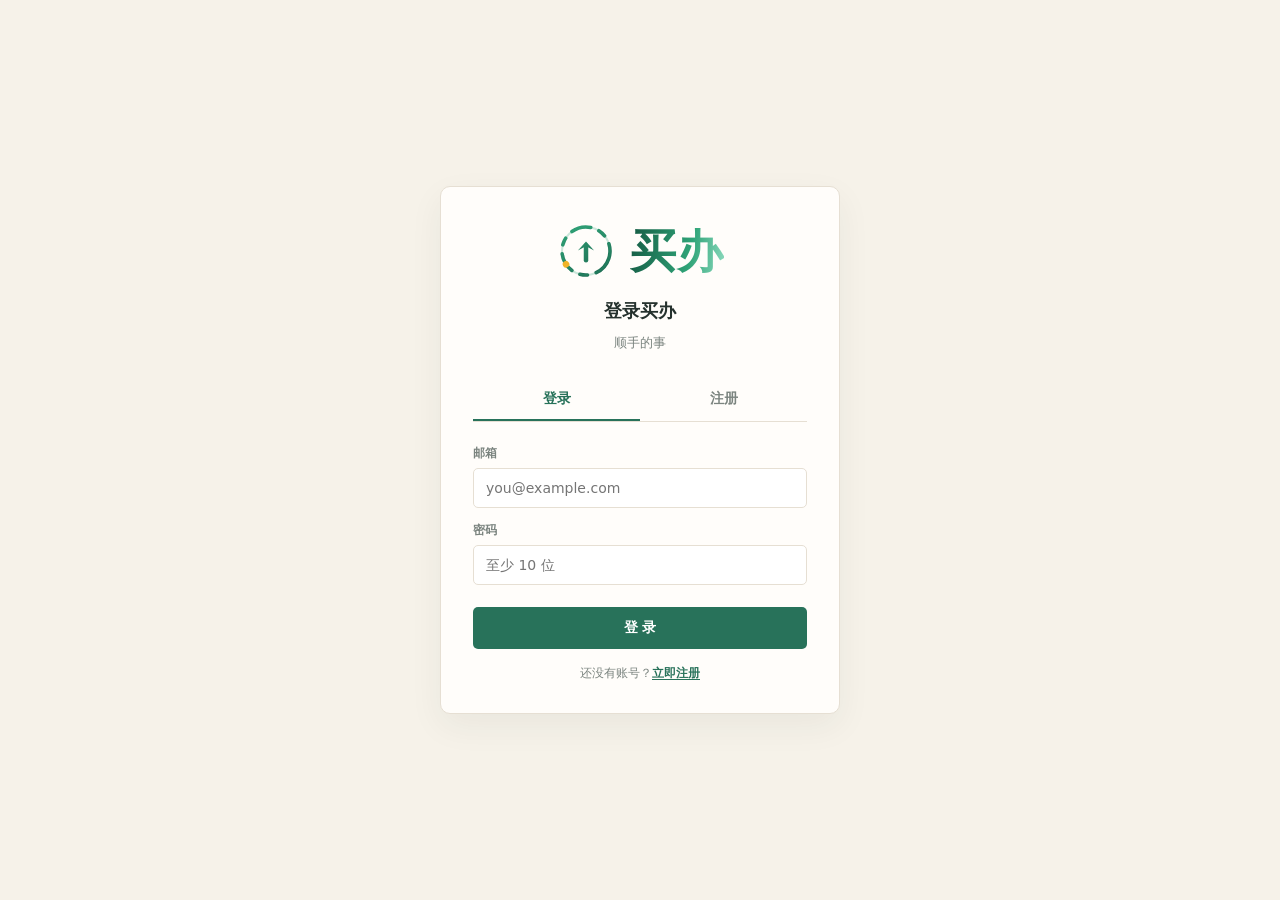
==== frontend/index.html @ 6ee9e621 "Add files via upload" ====
<!doctype html>
<html lang="zh-CN" data-page-node-id="DQzTb6CiWQ5gU1DNbJrFYy">
<head data-page-node-id="5KUTRkC5wekea8Hd6JpnBo">
  <meta charset="utf-8" data-page-node-id="5Tgho333LpJKD9ForBwrtt">
  <meta name="viewport" content="width=device-width, initial-scale=1" data-page-node-id="BWdtRCycnFcPNiXJpQJrWo">
  <title>我的采购清单</title>
  <style>
    :root { --bg:#f6f2e9; --surface:#fffdfa; --ink:#25312d; --muted:#7b847f; --line:#e6dfd3; --line-soft:#f0ece5; --green:#28725a; --green-bg:#e5f0e9; --amber:#966209; --amber-bg:#fff0d5; --blue:#336fa9; --blue-bg:#e8f0f8; --red:#a3463f; --red-bg:#f8e7e4; }
    * { box-sizing:border-box; } body { margin:0; min-width:320px; background:var(--bg); color:var(--ink); font:14px/1.45 Inter,ui-sans-serif,system-ui,-apple-system,BlinkMacSystemFont,"Segoe UI","PingFang SC","Microsoft YaHei",sans-serif; }
    button,input,select { font:inherit; } button { cursor:pointer; } .page { max-width:1280px; margin:auto; padding:36px 28px 44px; }
    header { display:flex; align-items:center; justify-content:space-between; gap:18px; margin-bottom:28px; } .brand { font-size:18px; font-weight:800; } .brand span { color:var(--green); } .account { display:flex; gap:10px; align-items:center; color:var(--muted); font-size:13px; } .avatar { width:30px; height:30px; display:grid; place-items:center; border-radius:50%; background:#dfeae2; color:var(--green); font-size:11px; font-weight:800; } .logout { border:1px solid var(--line); background:#fff; color:var(--muted); border-radius:4px; padding:6px 12px; font-weight:700; } .logout:hover { color:var(--red); border-color:var(--red); }
    h1 { margin:0; font-size:27px; line-height:1.2; } .intro { margin:7px 0 0; color:var(--muted); } .layout { display:grid; grid-template-columns:minmax(270px,1fr) minmax(0,2fr); gap:20px; margin-top:22px; align-items:start; }
    .box { overflow:hidden; background:var(--surface); border:1px solid var(--line); border-radius:8px; } .box-head { padding:18px 19px 14px; border-bottom:1px solid var(--line); display:flex; align-items:center; justify-content:space-between; gap:10px; } .box-head h2 { margin:0; font-size:15px; } .box-head p { margin:4px 0 0; color:var(--muted); font-size:12px; }
    .pg-bar { display:flex; flex-wrap:wrap; align-items:center; gap:9px; padding:10px 19px; border-bottom:1px solid var(--line-soft); background:#fbfaf6; color:var(--muted); font-size:12px; } .pg-bar b { color:var(--ink); font-weight:750; } .pg-bar .pg-tag { border-radius:999px; padding:2px 9px; font-size:11px; font-weight:700; background:var(--green-bg); color:var(--green-dark); white-space:nowrap; } .pg-bar .pg-ro { color:#9aa39d; font-size:11px; }
    .badge { border-radius:999px; padding:4px 9px; font-size:11px; font-weight:750; white-space:nowrap; } .b-draft { color:var(--muted); background:#eeeae1; } .b-submitted { color:var(--blue); background:var(--blue-bg); } .b-locked { color:var(--amber); background:var(--amber-bg); } .b-success { color:var(--green); background:var(--green-bg); } .b-failed { color:var(--red); background:var(--red-bg); }
    .cart-list { padding:4px 0; } .cart-item { display:grid; grid-template-columns:34px 1fr auto; align-items:center; gap:10px; padding:13px 19px; border-bottom:1px solid var(--line-soft); } .cart-item:last-child { border-bottom:0; } .item-icon { width:34px; height:34px; display:grid; place-items:center; border-radius:5px; background:#eef1ec; color:#496258; font-size:10px; font-weight:800; } .item-name { font-weight:700; font-size:13px; } .item-meta { color:var(--muted); font-size:11px; margin-top:2px; } .item-right { display:flex; align-items:center; gap:8px; } .item-price { font-size:12px; font-weight:750; white-space:nowrap; }
    .stepper { display:flex; align-items:center; gap:4px; } .stepper button { width:22px; height:22px; padding:0; border:1px solid #d8ddd9; border-radius:3px; background:#fff; color:#4d5d55; line-height:1; } .stepper button:hover { border-color:var(--green); color:var(--green); } .stepper .qty { min-width:22px; text-align:center; font-size:12px; } .stepper .rm { color:#9d615a; }
    .cart-footer { padding:16px 19px 18px; border-top:1px solid var(--line); background:#fffdf9; } .total { display:flex; align-items:baseline; justify-content:space-between; margin-bottom:12px; color:var(--muted); } .total strong { color:var(--ink); font-size:21px; } .total.sub { margin-bottom:12px; } .total.sub strong { font-size:13px; color:var(--muted); } .cny-equiv { color:var(--muted); font-size:11px; font-weight:500; } .full-btn { width:100%; min-height:39px; border:0; border-radius:4px; background:var(--green); color:#fff; font-weight:700; } .full-btn:hover { background:#1e5e49; } .full-btn:disabled { opacity:.55; cursor:not-allowed; }
    .status-note { margin-top:12px; padding:10px 13px; font-size:12.5px; line-height:1.6; color:var(--amber); background:var(--amber-bg); border-radius:6px; border:1px solid rgba(150,98,9,.18); }
    .search-area { padding:18px 19px 20px; }
    .parse-box { border:1px solid var(--line); border-radius:6px; background:#fffdf9; padding:11px 12px 12px; margin-bottom:14px; } .parse-tip { margin:0 0 8px; color:var(--muted); font-size:11.5px; } .parse-row { display:grid; grid-template-columns:1fr auto; gap:8px; } .parse-row input { min-width:0; height:37px; padding:0 11px; border:1px solid var(--line); border-radius:4px; outline:none; background:#fff; } .parse-row input:focus { border-color:var(--green); box-shadow:0 0 0 3px rgba(40,114,90,.1); } .parse-row button { min-height:37px; padding:0 14px; border:0; border-radius:4px; background:var(--green); color:#fff; font-weight:700; white-space:nowrap; } .parse-row button:hover { background:#1e5e49; } .parse-row button:disabled { opacity:.55; cursor:not-allowed; } .parse-result { display:flex; align-items:center; gap:12px; margin-top:10px; padding:10px; border:1px solid var(--line-soft); border-radius:6px; background:#fff; } .parse-result img { width:52px; height:52px; object-fit:contain; border:1px solid var(--line-soft); border-radius:4px; background:#fff; flex:none; } .parse-result .p-name { font-weight:700; font-size:13px; } .parse-result .p-meta { color:var(--muted); font-size:11px; margin-top:2px; } .parse-result .p-price { font-size:16px; font-weight:800; color:var(--green); margin-left:auto; white-space:nowrap; } .parse-result .add-parsed { border:0; background:var(--green); color:#fff; border-radius:4px; padding:7px 12px; font-weight:700; font-size:12px; white-space:nowrap; } .parse-result .add-parsed:hover { background:#1e5e49; } .parse-err { margin-top:8px; color:var(--red); font-size:12px; }
    .manual-box { border:1px solid var(--line); border-radius:6px; background:#fffdf9; padding:11px 12px 12px; } .manual-row { display:grid; grid-template-columns:minmax(0,1fr) 110px 64px auto; gap:8px; } .manual-row input { min-width:0; height:37px; padding:0 10px; border:1px solid var(--line); border-radius:4px; outline:none; background:#fff; } .manual-row input:focus { border-color:var(--green); box-shadow:0 0 0 3px rgba(40,114,90,.1); } .manual-row button { min-height:37px; padding:0 14px; border:0; border-radius:4px; background:var(--green); color:#fff; font-weight:700; white-space:nowrap; } .manual-row button:hover { background:#1e5e49; }
    .manual-img-row { display:flex; align-items:center; gap:10px; margin-top:9px; flex-wrap:wrap; } .manual-img-row .img-choose { display:inline-flex; align-items:center; gap:6px; min-height:30px; padding:0 11px; border:1px dashed #b9c4bd; border-radius:5px; color:#4d5d55; font-size:12px; cursor:pointer; background:#fff; } .manual-img-row .img-choose:hover { border-color:var(--green); color:var(--green); } .manual-img-row .img-choose .img-hint { color:#9aa39d; font-size:11px; } .manual-img-row input[type=file] { display:none; } .img-preview { display:none; align-items:center; gap:10px; padding:6px 10px 6px 6px; border:1px solid var(--line-soft); border-radius:6px; background:#fff; } .img-preview.show { display:flex; } .img-preview img { width:44px; height:44px; object-fit:cover; border-radius:4px; border:1px solid var(--line-soft); background:#fff; } .img-meta { font-size:11px; color:var(--muted); } .img-remove { border:0; background:none; color:#a3463f; font-size:12px; cursor:pointer; padding:4px 6px; font-weight:700; } .img-remove:hover { text-decoration:underline; }
    .empty { padding:34px 16px; text-align:center; color:var(--muted); font-size:13px; } .loading { padding:34px 16px; text-align:center; color:var(--muted); font-size:13px; } .notice { position:fixed; right:22px; bottom:22px; padding:11px 14px; border-radius:5px; background:#28463a; color:#fff; opacity:0; pointer-events:none; transform:translateY(7px); transition:opacity .2s ease, transform .2s ease; z-index:10; } .notice.show { opacity:1; transform:translateY(0); } .item-icon { overflow:hidden; } .item-icon img { width:100%; height:100%; object-fit:cover; display:block; }
    /* 出游采购组：加入/选择 */
    .my-groups { padding:14px 19px 16px; border-top:1px solid var(--line); } .my-groups h3 { margin:0 0 4px; font-size:13px; } .my-groups .sub-tip { color:var(--muted); font-size:11.5px; margin:0 0 10px; }
    .g-chip { display:flex; align-items:center; gap:8px; padding:8px 11px; border:1px solid var(--line); border-radius:8px; background:#fff; margin-bottom:8px; font-size:12.5px; } .g-chip .g-name { font-weight:750; } .g-chip .g-range { color:var(--muted); font-size:11.5px; } .g-chip .g-badge { margin-left:auto; } .g-chip.sel { border-color:var(--green); background:var(--green-bg); } .g-chip .g-share { border:1px solid var(--line); background:transparent; color:var(--green); font-size:11.5px; font-weight:700; padding:3px 8px; border-radius:6px; cursor:pointer; white-space:nowrap; } .g-chip .g-share:hover { border-color:var(--green); background:var(--green-bg); }
    .join-row { display:flex; gap:7px; margin-top:2px; } .join-row input { flex:1; min-width:0; height:34px; padding:0 10px; border:1px solid var(--line); border-radius:5px; background:#fff; outline:none; letter-spacing:3px; font-weight:800; text-align:center; } .join-row input:focus { border-color:var(--amber); box-shadow:0 0 0 3px rgba(150,98,9,.1); } .join-row button { border:0; border-radius:5px; background:var(--amber); color:#fff; font-weight:700; padding:0 13px; white-space:nowrap; } .join-row button:hover { filter:brightness(1.06); }
    /* 手工商品表单：统一网格，避免输入框与按钮孤立 */
    .m-base { display:grid; grid-template-columns:minmax(0,1fr) minmax(0,1fr); gap:8px; }
    .m-single { margin-top:8px; max-width:50%; }
    .m-base input,.m-single input { width:100%; height:37px; padding:0 10px; border:1px solid var(--line); border-radius:4px; outline:none; background:#fff; }
    .m-base input:focus,.m-single input:focus,.v-row input:focus,#m-remark:focus { border-color:var(--green); box-shadow:0 0 0 3px rgba(40,114,90,.1); }
    .m-vars { margin-top:12px; padding-top:11px; border-top:1px dashed var(--line-soft); }
    .m-vars-head { margin:0 0 8px; color:var(--muted); font-size:11.5px; }
    .v-row { display:grid; grid-template-columns:minmax(0,1fr) 64px 30px; gap:7px; align-items:center; margin-bottom:7px; }
    .v-row input { min-width:0; height:36px; padding:0 9px; border:1px solid var(--line); border-radius:4px; outline:none; background:#fff; }
    .v-qty { text-align:center; }
    .v-del { height:36px; padding:0; border:1px solid #dcdfdb; border-radius:4px; background:#fff; color:#9d615a; cursor:pointer; }
    .v-del:hover { border-color:var(--red); color:var(--red); }
    .m-add-var { margin-top:2px; padding:8px 12px; border:1px dashed #b9c4bd; border-radius:5px; background:transparent; color:#4d5d55; font-size:12px; cursor:pointer; }
    .m-add-var:hover { border-color:var(--green); color:var(--green); }
    #m-remark { display:block; width:100%; min-height:72px; margin-top:12px; padding:9px 10px; resize:vertical; border:1px solid var(--line); border-radius:4px; outline:none; background:#fff; font:inherit; font-size:12px; }
    .m-hint { margin:7px 0 0; color:var(--muted); font-size:11px; line-height:1.5; }
    .m-submit { width:100%; min-height:39px; margin-top:12px; border:0; border-radius:4px; background:var(--green); color:#fff; font-weight:700; cursor:pointer; }
    .m-submit:hover { background:var(--green-dark); }

    /* 清单分组卡：多颜色商品保持标题、金额、子行三层结构 */
    .pgroup { margin:10px 0; border:1px solid var(--line); border-radius:8px; overflow:hidden; }
    .pgroup-head { display:grid; grid-template-columns:46px minmax(0,1fr) auto; gap:11px; align-items:center; padding:12px 16px; background:#fbf8f0; border-bottom:1px solid var(--line); }
    .g-thumb { width:46px; height:46px; border-radius:6px; }
    .pg-name { font-weight:800; font-size:13.5px; line-height:1.35; }
    .pg-sub { color:var(--muted); font-size:11px; margin-top:2px; }
    .pg-note { margin-top:5px; padding:4px 7px; border-radius:4px; background:var(--amber-bg); color:#7d6a3c; font-size:11px; line-height:1.5; word-break:break-word; }
    .pg-total { text-align:right; white-space:nowrap; font-size:13px; font-weight:800; }
    .pg-total .cny { display:inline; margin-left:5px; color:var(--muted); font-size:10.5px; font-weight:500; }
    .pgroup-rows { padding:2px 0; }
    .pg-row { display:grid; grid-template-columns:minmax(0,1fr) auto auto; gap:9px; align-items:center; padding:9px 16px; border-bottom:1px solid var(--line-soft); }
    .pg-row:last-child { border-bottom:0; }
    .vcell { min-width:0; }
    .vdot { display:inline-block; width:9px; height:9px; margin-right:6px; border-radius:50%; vertical-align:1px; }
    .vqty { color:var(--muted); font-size:11px; font-weight:600; }
    .vprice { white-space:nowrap; font-size:12.5px; font-weight:750; }
    .pg-status { display:inline-flex; gap:5px; }
    .st-chip { display:inline-block; padding:2px 8px; border-radius:999px; font-size:10px; font-weight:700; white-space:nowrap; }
    .st-wait { color:var(--muted); background:#eeeae1; }
    .st-conf { color:var(--amber); background:var(--amber-bg); }
    .st-ok { color:var(--green); background:var(--green-bg); }
    .item-note { margin-top:3px; color:#7d6a3c; font-size:11px; line-height:1.5; word-break:break-word; }
    .proc-note { margin-top:4px; padding:4px 8px; border-radius:4px; background:#eef4ee; border:1px solid #e2ece2; color:#3a5d4a; font-size:11px; line-height:1.5; word-break:break-word; }

    @media(max-width:760px) { .page { padding:24px 16px 36px; } .layout { grid-template-columns:1fr; } h1 { font-size:24px; } .manual-row { grid-template-columns:1fr 1fr; } .manual-row input:nth-child(1) { grid-column:1 / -1; } .manual-row button { grid-column:1 / -1; } }
  </style>
  <link rel="stylesheet" href="responsive.css" data-page-node-id="gW04WPxiTyLftTb5DWEaDN">
</head>
<body class="pg-index" data-page-node-id="lYwTXpmDHjbGMOBcb2otUe">
  <div class="page" data-page-node-id="YjADiHPekes53ywdx76gZ2">
    <header data-page-node-id="lri6XCzBY5ngNq35sXn5sL">
      <div class="brand" data-page-node-id="LMbUgUT5JdHhDKAg0ZDasx">
        <svg class="brand-ico" viewBox="0 0 40 40" fill="none" aria-hidden="true">
          <defs>
            <linearGradient id="bgrad" x1="2" y1="2" x2="38" y2="38" gradientUnits="userSpaceOnUse">
              <stop stop-color="#33a97c"/><stop offset="1" stop-color="#185f49"/>
            </linearGradient>
          </defs>
          <g>
            <animateTransform attributeName="transform" type="rotate" from="0 20 20" to="360 20 20" dur="26s" repeatCount="indefinite"/>
            <circle cx="20" cy="20" r="16" stroke="url(#bgrad)" stroke-width="2.4" stroke-dasharray="13 6 5 6" stroke-linecap="round"/>
          </g>
          <circle cx="20" cy="20" r="16" stroke="#2fa377" stroke-opacity=".25" stroke-width="1.3"/>
          <path d="M20 26.2 V16.4" stroke="url(#bgrad)" stroke-width="3" stroke-linecap="round"/>
          <path d="M14.6 19.7 L20 13.6 L25.4 19.7 L20 16.8 Z" fill="url(#bgrad)"/>
          <g>
            <animateTransform attributeName="transform" type="rotate" from="0 20 20" to="360 20 20" dur="3.2s" repeatCount="indefinite"/>
            <circle cx="36" cy="20" r="2.2" fill="#f0b429"/>
          </g>
        </svg>
        <span class="brand-txt">买办</span>
      </div>
      <div class="account" data-page-node-id="CaiHFzj8M3VX9sRHaUzYRC"><span id="who" data-page-node-id="m2hZBTbB3vwsTCuH9ZopL2">…</span><span class="avatar" id="avatar" data-page-node-id="29oREATG4j9NxqtmGEg36Y">…</span><button class="logout" onclick="logout()" data-page-node-id="PP8LmfggHSFHG3DEqCquTt">退出</button></div>
    </header>
    <main data-page-node-id="WGu6UxVwePIEEHTd8gtU1I">
      <h1 data-page-node-id="CEiER4Y4W9uLDOoCPhWPKJ">我的采购清单</h1><p class="intro" data-page-node-id="ZuscIloUN8XIzhIMRe0FGM">粘贴 kakaku / 北村相机商品链接解析，或手工填写商品信息，加入清单后提交采购申请。</p>
      <div class="layout" data-page-node-id="WVfVmT3NoFyFAwxbqjn2jb">
        <section class="box" data-page-node-id="d8qAeBhyYIdy4UdRJtTn7L">
          <div class="box-head" data-page-node-id="aJMU2OvnTnwZ8AAJWilDaC"><div data-page-node-id="ayDgsVSvUrtlrsKDXF4DGW"><h2 id="cart-title" data-page-node-id="E5qp31LBAFcGzEfpmrDPDr">我的清单</h2><p data-page-node-id="CIpP5dDkO6YlBrWajBruzY">商品与提交状态仅自己可见。</p></div><span id="cart-group-tag" data-page-node-id="RJLxA4a12FH8yV2VwoP2UH"></span><span class="badge b-draft" id="status-badge" data-page-node-id="m3llFj758SD3fvPtM34Tke">草稿</span></div>
          <div class="pg-bar" id="my-price-group" style="display:none"></div>
          <div class="cart-list" id="cart-list" data-page-node-id="fJle3VF9rhdF5kB5lEGhVB"><div class="loading" data-page-node-id="fUj4ataQc1DdFLihC1DZQ3">加载中…</div></div>
          <div class="cart-footer" data-page-node-id="pFWGuZ7rhA2V5NY8C3kOWo"><div class="total" data-page-node-id="rc73dTpFCdtcI4UFTltYZ5"><span data-page-node-id="NT9hvIHCDRNY6l5NtBaUat">清单合计（人民币）</span><strong id="cart-total" data-page-node-id="6dB30kWm0Ne6Qm3RZSMPhU">¥ 0</strong></div><div class="total sub" id="cart-native" style="display:none" data-page-node-id="Bj20RZ9khwlg0qv0hwZW2Q"><span data-page-node-id="fUoAe6rzjL6QZqImPQHXAd">本币明细</span><strong id="cart-native-val" data-page-node-id="3LA4npNkV9CvJ6VPsvs6z0">¥ 0</strong></div>
            <div id="submit-group-wrap" style="display:none;margin-bottom:10px" data-page-node-id="TbFOyeMETK0r0mEG7TkhRz">
              <label style="font-size:12px;color:var(--muted);display:block;margin-bottom:6px" data-page-node-id="1lJN27crHLnMP6tpF9AM8D">提交到哪个出游采购组？</label>
              <select id="submit-group" style="width:100%;height:37px;padding:0 9px;border:1px solid var(--line);border-radius:5px;background:#fff;outline:none" data-page-node-id="QvRTrCmyQ7bwe4KaKRg8RJ"></select>
            </div>
            <button class="full-btn" id="submit-btn" onclick="primaryAction()" data-page-node-id="bbogHIxbvxE4xDmZcTJB1w">提交采购清单</button>
            <div id="status-note" style="display:none" data-page-node-id="fZh4huSQtFgF9nkxHF0SlD"></div>
          </div>
          <div class="my-groups" id="my-groups-box" data-page-node-id="r6RKus1mjQOcxF4e8W3h8p">
            <h3 data-page-node-id="OTCEtXZpc2P4OGuGiu5iSQ">我的出游采购组</h3>
            <p class="sub-tip" data-page-node-id="VBPogOFxyLio5GzydiS5Ur">采购员回国代购前会建组：你在组内提交的清单会整单交给该组采购员。可加入多个组，提交时选择目标组。</p>
            <div id="my-groups-list" data-page-node-id="TdTG7XjIkzpFpQboa7D7BO"><div class="loading" data-page-node-id="thB6BUOjNshOUURJqTUGXU">加载中…</div></div>
            <div class="join-row" data-page-node-id="xIDjirIVOofrrt8ENLJBYT"><input id="join-code" autocomplete="one-time-code" placeholder="输入 4 位邀请码加入出游组" maxlength="4" inputmode="numeric" onkeydown="if(event.key==='Enter')joinGroupByCode()" data-page-node-id="A7JJ4qr4gDHlgdNkynn29Z"><button onclick="joinGroupByCode()" data-page-node-id="8Tx1wCVKClEEosN5ewXDzB">加入</button></div>
          </div>
        </section>
        <section class="box" data-page-node-id="KgUEXhLULego6b0BKi4okH">
          <div class="box-head" data-page-node-id="1DhbdgdRKRHzmsGyXxwZZ0"><div data-page-node-id="RCEniWwUEskEZoNto49par"><h2 data-page-node-id="Uku5TXYFDwFC4EWTmAUZAT">添加商品</h2><p data-page-node-id="oVUAUeqfnaUjs5XppMA810">粘贴链接解析，或手工填写商品信息。</p></div></div>
          <div class="search-area" data-page-node-id="E0yokWb5oFXY4Oc6RvP7rz">
            <div class="parse-box" data-page-node-id="ci4SDCfNL9pGqIVpHOS4sm">
              <p class="parse-tip" data-page-node-id="qdfGAEySDAcnndKoSyUoGk">粘贴 kakaku.com / kitamuracamera.jp（北村相机）商品详情页链接，解析后一键加入清单</p>
              <div class="parse-row" data-page-node-id="BK21OKD5GaO5LOJOi2bJcf"><input id="parse-url" placeholder="粘贴 kakaku.com 或北村相机商品详情链接" onkeydown="if(event.key==='Enter')parseLink()" data-page-node-id="Jh5KSrQHc0RhPE6o4gkGjV"><button id="parse-btn" onclick="parseLink()" data-page-node-id="IuyIQmDbH9hx1GugiFMVVW">解析链接</button></div>
              <div id="parse-result" role="status" aria-live="polite" aria-atomic="true" data-page-node-id="qv1lAr6vrhJiYABxTQhoxc"></div>
            </div>
            <div class="manual-box" data-page-node-id="2525M6fGg31ldfzbGJSuC5">
              <p class="parse-tip" data-page-node-id="5DACbSo1B93Lw8S7tGxSH0">没有链接？手工填写商品信息，同一商品有多种颜色/型号时可一次添加多行</p>
              <div class="m-base" data-page-node-id="L36CyfFHV009B0By7jIz9E">
                <input id="m-name" placeholder="商品名称" onkeydown="if(event.key==='Enter')manualAdd()" data-page-node-id="Yq7X2CdDyCadEJMkrTI6tv">
                <input id="m-type" placeholder="商品类型（如 日用/护肤/电子）" onkeydown="if(event.key==='Enter')manualAdd()" data-page-node-id="hpWgk5UcoE9FsFJ5wFhxuD">
              </div>
              <div class="m-single" data-page-node-id="vpHHWYGmeWl4G5FrMtzFqZ">
                <input id="m-price" type="number" min="1" step="1" placeholder="单价（円）" onkeydown="if(event.key==='Enter')manualAdd()" data-page-node-id="Gr0stjusXEHLxC6z4b9XGi">
              </div>
              <div class="manual-img-row" data-page-node-id="NONXRzsYn1QkznhlbvtXXK">
                <label class="img-choose" for="m-img" data-page-node-id="7WOaomEpNf1xkQgvZLyjGl">＋ 上传商品图片<span class="img-hint" data-page-node-id="JQNdgagsvECDkAZb2Lw3og">（可选，自动压缩，多颜色共用一张）</span></label>
                <input type="file" id="m-img" accept="image/*" onchange="onImgPick(this)" data-page-node-id="zIYr6Jqs1Oi2QGRqwtH3yU">
                <div class="img-preview" id="img-preview" data-page-node-id="cfVzHPlA2KCbXp1WD1ovjs">
                  <img id="img-preview-img" alt="预览" data-page-node-id="AtUaEI8t93HLqQ2SfDgS3T">
                  <span class="img-meta" id="img-meta" data-page-node-id="0GzPfNqBed9PrFNihGBP5f"></span>
                  <button type="button" class="img-remove" onclick="clearManualImg()" data-page-node-id="lsEuBwdppGwJ4q77l1BkiE">移除</button>
                </div>
              </div>
              <div class="m-vars" data-page-node-id="Jk77ubEFlSG9F5z0gTVfGW">
                <p class="m-vars-head" data-page-node-id="srx3sPZUDrZDvzC6NwMhH4">颜色 / 型号：每一行就是一个购买项，可一次加多个颜色</p>
                <div id="m-var-rows" data-page-node-id="tNqXjTkSMpQ4bOROEizfNU"></div>
                <button type="button" class="m-add-var" onclick="addVariantRow()" data-page-node-id="4I3ry4jmDf57gMFVXdEjd3">＋ 添加一种颜色 / 型号</button>
              </div>
              <textarea id="m-remark" placeholder="备注：可填写购买位置、平台攻略等（可选）"></textarea>
              <p class="m-hint" data-page-node-id="E8uVoQ5dQj8mGzDBd99pCo">提示：备注里可以写上购买位置，或小红书等平台看到的购买攻略（可粘贴链接）。</p>
              <button class="m-submit" onclick="manualAdd()" data-page-node-id="CTt3CbGiaG3w5TmUytu6Ze">加入清单</button>
            </div>
          </div>
        </section>
      </div>
    </main>
  </div>
  <div class="notice" id="notice" role="status" aria-live="polite" aria-atomic="true" data-page-node-id="ZTXFO1WT1DvOrQoJAVwSjJ">已加入清单</div>
  <script src="auth.js"></script>
  <script src="vendor/browser-image-compression.js"></script>
  <script>
    let me = null;
    let cart = null;
    let lastParsed = null;
    let manualImgData = null; // 手工商品图片 dataURL（压缩后）
    let myGroups = []; // 当前用户加入的出游组（含进行中与已完成）
    let myPriceGroup = null; // 当前生效价格分组，只读展示
    let selGroupId = null; // 提交时选定的目标组 id
    const manualImgAcceptable = 70; // KB，压缩后超过此值提示但允许（提醒换更清晰的图）

    const noticeEl = document.getElementById("notice");
    function notify(message) { noticeEl.textContent = message; noticeEl.classList.add("show"); setTimeout(() => noticeEl.classList.remove("show"), 2100); }

    function badgeClass(status) { return "b-" + status; }

    function renderHeader() {
      document.getElementById("who").textContent = me.full_name || me.email;
      document.getElementById("avatar").textContent = initials(me.full_name || me.email);
      document.getElementById("cart-title").textContent = (me.full_name || me.email) + "的清单";
    }
    function renderMyPriceGroup() {
      const box = document.getElementById("my-price-group");
      if (!myPriceGroup) { box.style.display = "none"; return; }
      box.style.display = "flex";
      box.innerHTML = `<span class="pg-tag">价格分组：${escHtml(myPriceGroup.name)}</span><span>税率 <b>${Number(myPriceGroup.tax_rate).toFixed(1)}%</b></span><span>日元汇率 <b>1 日元 = ¥${Number(myPriceGroup.exchange_rate_jpy_cny).toFixed(4)}</b></span><span class="pg-ro">只读，由管理员或采购员维护</span>`;
    }

    function renderCart() {
      const badge = document.getElementById("status-badge");
      badge.textContent = STATUS_LABELS[cart.status] || cart.status;
      badge.className = "badge " + badgeClass(cart.status);
      // 已提交/已锁定清单显示归组标题
      const gtag = document.getElementById("cart-group-tag");
      if (cart.group && cart.group.title) {
        gtag.className = "badge b-locked";
        gtag.textContent = "归属组：" + cart.group.title;
      } else {
        gtag.className = "";
        gtag.textContent = "";
      }

      const isDraft = cart.status === "draft";
      const list = document.getElementById("cart-list");
      const items = cart.items || [];

      if (!items.length) {
        list.innerHTML = '<div class="empty">清单里还没有商品</div>';
      } else {
        list.innerHTML = renderCartItems(items, isDraft);
      }
      document.getElementById("cart-total").textContent = money(cnyTotal(cart.items), "CNY");
      const hasJpy = (cart.items || []).some(i => i.product && i.product.currency === "JPY");
      const nativeEl = document.getElementById("cart-native");
      if (hasJpy) {
        nativeEl.style.display = "";
        document.getElementById("cart-native-val").textContent = moneyGroup(cart.items);
      } else {
        nativeEl.style.display = "none";
      }

    const submit = document.getElementById("submit-btn");
    const note = document.getElementById("status-note");
    const notes = {
      submitted: "已提交，等待采购人员处理。如需修改可先撤回。",
      locked: "采购已锁定，正在处理中，结果出来后会自动更新。",
      success: "采购成功，感谢使用。",
      failed: "采购失败，可重新编辑后再次提交。",
    };
    submit.classList.toggle("secondary", cart.status === "submitted");
    const groupWrap = document.getElementById("submit-group-wrap");
    if (cart.status === "draft") {
      submit.style.display = "";
      submit.disabled = false;
      submit.textContent = "提交采购清单";
      note.style.display = "none";
      // 草稿提交需要先确定目标出游组
      const openGroups = myGroups.filter(g => g.status === "open" && g.end_date >= todayISO());
      if (!openGroups.length) {
        submit.disabled = true;
        submit.textContent = "请先加入一个出游采购组";
        submit.title = "清单需要归属一个进行中的出游组，采购员才会收到";
        groupWrap.style.display = "none";
      } else {
        groupWrap.style.display = "";
        const sel = document.getElementById("submit-group");
        const prev = selGroupId != null ? String(selGroupId) : null;
        sel.innerHTML = openGroups.map(g => `<option value="${g.id}">${escHtml(g.title)}（${escHtml(gRange(g))}${g.member_count != null ? " · " + g.member_count + " 人" : ""}）</option>`).join("");
        if (prev && openGroups.some(g => String(g.id) === prev)) sel.value = prev;
        selGroupId = parseInt(sel.value, 10) || null;
        if (openGroups.length <= 1) groupWrap.style.display = "none";
        submit.disabled = false;
        submit.textContent = "提交采购清单";
        submit.title = "";
      }
    } else if (cart.status === "submitted" || cart.status === "failed") {
      submit.style.display = "";
      submit.disabled = false;
      submit.textContent = cart.status === "submitted" ? "撤回申请" : "重新编辑并提交";
      note.style.display = "block";
      note.textContent = notes[cart.status];
      groupWrap.style.display = "none";
    } else {
      submit.style.display = "none";
      note.style.display = "block";
      note.textContent = notes[cart.status] || "当前状态：" + STATUS_LABELS[cart.status];
      groupWrap.style.display = "none";
    }
  }
  function todayISO() {
    const d = new Date();
    const m = String(d.getMonth() + 1).padStart(2, "0");
    const dd = String(d.getDate()).padStart(2, "0");
    return d.getFullYear() + "-" + m + "-" + dd;
  }
  function fmtDateCN(s) { if (!s) return ""; const [y, m, d] = s.split("-"); return y + "年" + +m + "月" + +d + "日"; }
  function gRange(g) { return fmtDateCN(g.start_date) + " ~ " + fmtDateCN(g.end_date); }
  function statusLabel(status) { return status === "completed" ? "已完成" : "进行中"; }

  async function loadMyGroups() {
    myGroups = await api("/api/groups/me");
    const box = document.getElementById("my-groups-list");
    if (!myGroups.length) {
      box.innerHTML = '<div class="empty" style="padding:14px">还没有加入任何出游组：向采购员要 4 位邀请码，输入上方「加入」即可</div>';
    } else {
      box.innerHTML = myGroups.map(g => `
        <div class="g-chip" data-id="${g.id}">
          <span class="g-name">${escHtml(g.title)}</span>
          <span class="g-range">${escHtml(gRange(g))}</span>
          ${g.status === "completed" ? `<span class="badge b-success g-badge">已完成</span>` : (g.end_date < todayISO() ? `<span class="badge b-locked g-badge">已结束收单</span>` : `<span class="badge b-draft g-badge">进行中</span>`)}
          ${g.status === "completed" ? "" : `<button class="g-share" onclick="copyGroupLink('${escHtml(g.invite_code)}', event)" title="复制邀请链接，发同事点开登录/注册后自动入组">复制邀请链接</button>`}
        </div>`).join("");
    }
  }
  function gShareLink(code) { return location.origin + "/login.html?invite=" + code; }
  async function copyGroupLink(code, ev) {
    ev.stopPropagation();
    const link = gShareLink(code);
    try { await navigator.clipboard.writeText(link); notify("邀请链接已复制，发同事点开即可自动入组"); }
    catch (_) { notify("请手动复制链接：" + link); }
  }
  async function joinGroupByCode() {
    const code = document.getElementById("join-code").value.trim();
    if (!/^\d{4}$/.test(code)) { notify("请输入 4 位数字邀请码"); return; }
    try {
      await api("/api/groups/join", { method: "POST", body: { invite_code: code } });
      document.getElementById("join-code").value = "";
      notify("已加入出游组");
      await loadMyGroups();
      renderCart();
    } catch (err) { notify(err.message || "加入失败"); }
  }

    async function loadCart() {
      cart = await api("/api/carts/me");
      renderCart();
    }
    async function loadMyPriceGroup() {
      myPriceGroup = await api("/api/settings/my-price-group");
      renderMyPriceGroup();
    }
    async function parseLink() {
      const url = document.getElementById("parse-url").value.trim();
      const box = document.getElementById("parse-result");
      const btn = document.getElementById("parse-btn");
      if (!url) { box.innerHTML = '<div class="parse-err">请先粘贴 kakaku / 北村相机商品链接</div>'; return; }
      btn.disabled = true; btn.textContent = "解析中…";
      box.innerHTML = '<div class="loading">正在解析链接…</div>';
      try {
        const d = await api("/api/products/parse-url", { method: "POST", body: { url } });
        lastParsed = d;
        const meta = [d.source ? ({kakaku: "kakaku", kitamura: "北村相机"}[d.source] || d.source) : null, d.maker, d.currency].filter(Boolean).join(" · ");
        box.innerHTML = `<div class="parse-result">
          ${d.image_url ? `<img src="${escHtml(d.image_url)}" alt="${escHtml(d.name || "商品图片")}" loading="lazy" onerror="this.style.display='none'">` : ""}
          <div style="min-width:0"><div class="p-name">${escHtml(d.name)}</div>${meta ? `<div class="p-meta">${escHtml(meta)}</div>` : ""}</div>
          <div class="p-price">${d.price_yen != null ? money(d.price_yen, d.currency || "JPY") : "—"}</div>
          <button class="add-parsed" onclick="addParsed()">加入我的清单</button>
        </div>`;
      } catch (err) {
        box.innerHTML = '<div class="parse-err">' + escHtml(err.message || "解析失败") + "</div>";
      } finally {
        btn.disabled = false; btn.textContent = "解析链接";
      }
    }
    async function addParsed() {
      if (!lastParsed) return;
      if (cart && cart.status !== "draft") { notify("当前清单不可修改"); return; }
      try {
        cart = await api("/api/carts/me/items/by-url", { method: "POST", body: { url: lastParsed.url, quantity: 1 } });
        lastParsed = null;
        document.getElementById("parse-result").innerHTML = "";
        document.getElementById("parse-url").value = "";
        renderCart(); notify("已加入清单");
      } catch (err) {
        notify(err.message || "加入失败");
      }
    }
    async function onImgPick(input) {
      const file = input.files && input.files[0];
      if (!file) { return; }
      if (!file.type.startsWith("image/")) { notify("请选择图片文件"); input.value = ""; return; }
      const origKB = file.size / 1024;
      const metaEl = document.getElementById("img-meta");
      metaEl.textContent = `压缩中…（原图 ${origKB < 1 ? origKB.toFixed(1) : Math.round(origKB)} KB）`;
      try {
        // 浏览器内压缩：长边 ≤800、迭代逼近 50KB。返回 dataURL 供预览与提交。
        const compressed = await imageCompression(file, {
          maxSizeMB: 0.048,
          maxWidthOrHeight: 800,
          useWebWorker: false,
          maxIteration: 16,
          initialQuality: 0.75,
          fileType: "image/jpeg",
        });
        const dataUrl = await imageCompression.getDataUrlFromFile(compressed);
        manualImgData = dataUrl;
        const newKB = compressed.size / 1024;
        const tooBig = newKB > manualImgAcceptable;
        metaEl.textContent = `已压缩 ${origKB < 1 ? origKB.toFixed(1) : Math.round(origKB)} → ${newKB < 1 ? newKB.toFixed(1) : Math.round(newKB)} KB` + (tooBig ? "（仍偏大，建议换更清晰的图）" : "");
        document.getElementById("img-preview-img").src = dataUrl;
        document.getElementById("img-preview").classList.add("show");
      } catch (err) {
        metaEl.textContent = "";
        document.getElementById("img-preview").classList.remove("show");
        notify("图片压缩失败：" + (err.message || err));
      } finally {
        input.value = "";
      }
    }
    function clearManualImg() {
      manualImgData = null;
      document.getElementById("img-preview").classList.remove("show");
      document.getElementById("img-preview-img").src = "";
      document.getElementById("img-meta").textContent = "";
    }
    // ===== 变体行（颜色/型号）管理 =====
    const VARIANT_ROW_TPL = (color, qty) => `<div class="v-row">
      <input class="v-color" placeholder="颜色/型号，如 黑色" value="${escHtml(color || "")}" onkeydown="if(event.key==='Enter')manualAdd()">
      <input class="v-qty" type="number" min="1" step="1" value="${qty || 1}" onkeydown="if(event.key==='Enter')manualAdd()">
      <button type="button" class="v-del" title="删除该行" onclick="removeVariantRow(this)">✕</button>
    </div>`;
    function variantRows() { return [...document.querySelectorAll("#m-var-rows .v-row")]; }
    function addVariantRow(color, qty) { document.getElementById("m-var-rows").insertAdjacentHTML("beforeend", VARIANT_ROW_TPL(color, qty)); }
    function removeVariantRow(btn) {
      const rows = variantRows();
      if (rows.length <= 1) { notify("至少保留一行"); return; }
      btn.closest(".v-row").remove();
    }
    function initVariantRow() { document.getElementById("m-var-rows").innerHTML = VARIANT_ROW_TPL("", 1); }
    function resetManualForm() {
      document.getElementById("m-name").value = "";
      document.getElementById("m-type").value = "";
      document.getElementById("m-price").value = "";
      document.getElementById("m-remark").value = "";
      initVariantRow();
      clearManualImg();
    }
    function collectVariants() {
      const list = [];
      for (const row of variantRows()) {
        const color = (row.querySelector(".v-color").value || "").trim();
        const qty = parseInt(row.querySelector(".v-qty").value, 10) || 0;
        if (qty < 1) continue;
        list.push({ color, quantity: qty });
      }
      if (!list.length) { notify("请至少填写一行的数量"); return null; }
      const unnamed = list.filter(v => !v.color).length;
      if (list.length > 1 && unnamed) { notify("添加多个购买项时，每行都要填写颜色/型号"); return null; }
      // 同颜色数量合并，保持首次出现顺序
      const map = new Map();
      for (const v of list) {
        const key = v.color || "";
        map.set(key, (map.get(key) || 0) + v.quantity);
      }
      return [...map].map(([color, quantity]) => ({ color: color || null, quantity }));
    }

    // ===== 分组子行渲染 =====
    function colorOf(item) { return (item.color || "").trim(); }
    const CHIP_COLORS = [["黑", "#2b2f2b"], ["白", "#e9e9e9"], ["红", "#a3463f"], ["蓝", "#336fa9"], ["绿", "#28725a"], ["黄", "#d9a441"], ["粉", "#d972a0"], ["紫", "#7a5aa8"], ["棕", "#8a6642"], ["灰", "#8b908c"], ["橙", "#d97441"], ["金", "#c9a227"], ["银", "#a9b0b4"], ["透明", "#cfe2ec"]];
    function chipColor(color) { for (const [k, v] of CHIP_COLORS) { if (color.includes(k)) return v; } return "#5c6b63"; }
    function colorChip(color) { const c = color || "默认"; return `<span class="color-chip">${escHtml(c)}</span>`; }
    function pricePer(item) {
      const p = item.product;
      const original = money(item.pretax_price_cents ?? item.unit_price_cents, p.currency);
      const taxed = money(item.taxed_price_cents ?? p.taxed_price_cents, p.currency);
      const cny = money(item.price_cny_cents ?? p.price_cny_cents, "CNY");
      return `<span class="price-boxes" aria-label="只读价格"><span class="price-box original">税前单价 ${original}</span><span class="price-box taxed">含税价 ${taxed}</span><span class="price-box cny">人民币 ${cny}</span></span>`;
    }
    function statusChips(item) {
      const chips = [];
      if (item.purchased) chips.push(`<span class="st-chip st-ok">已采购</span>`);
      else chips.push(`<span class="st-chip st-wait">未采购</span>`);
      return `<span class="pg-status">${chips.join("")}</span>`;
    }
    function rowControls(item, isDraft) {
      return isDraft
        ? `<div class="stepper"><button onclick="updateItem(${item.id}, ${item.quantity - 1})">−</button><span class="qty">${item.quantity}</span><button onclick="updateItem(${item.id}, ${item.quantity + 1})">+</button><button class="rm" onclick="removeItem(${item.id})" aria-label="移除">✕</button></div>`
        : `<span class="item-meta">× ${item.quantity}</span>`;
    }
    function renderPlainItem(item, isDraft) {
      const p = item.product;
      const color = colorOf(item);
      const note = (p.remark || "").trim();
      const nameHtml = escHtml(p.name) + (color ? " " + colorChip(color) : "");
      const typeBit = (p.category || "").trim();
      const metaBits = [p.source_name, typeBit].filter(Boolean).join(" · ");
      return `<div class="cart-item"><span class="item-icon">${itemThumb(item)}</span><div><div class="item-name">${nameHtml}</div><div class="item-meta">${escHtml(metaBits)}${metaBits ? " · " : ""}${pricePer(item)}</div>${note ? `<div class="item-note">${escHtml(note)}</div>` : ""}${!isDraft && item.procurement_remark ? `<div class="proc-note">采购备注：${escHtml(item.procurement_remark)}</div>` : ""}</div><div class="item-right"><span class="item-price">${money((item.taxed_price_cents || 0) * item.quantity, p.currency)}</span>${rowControls(item, isDraft)}${isDraft ? "" : statusChips(item)}</div></div>`;
    }
    function renderGroupCard(rows, isDraft) {
      const first = rows[0];
      const p = first.product;
      const cur = p.currency;
      const note = (p.remark || "").trim();
      const typeBit = (p.category || "").trim();
      const totalQty = rows.reduce((s, it) => s + it.quantity, 0);
      const sumNative = rows.reduce((s, it) => s + (it.taxed_price_cents || 0) * it.quantity, 0);
      const sumCny = rows.reduce((s, it) => s + (it.price_cny_cents || 0) * it.quantity, 0);
      const subRows = rows.map(it => {
        const color = colorOf(it) || "默认";
        const dotStyle = it.color ? `background:${chipColor(it.color)}` : "";
        return `<div class="pg-row">
          <div class="vcell"><span class="vdot" style="${dotStyle}"></span><b>${escHtml(color)}</b><span class="vqty">× ${it.quantity} · ${pricePer(it)}</span></div>
          <div class="vprice">${money((it.taxed_price_cents || 0) * it.quantity, cur)}</div>
          <div>${rowControls(it, isDraft)}${isDraft ? "" : statusChips(it)}${!isDraft && it.procurement_remark ? `<div class="proc-note">采购备注：${escHtml(it.procurement_remark)}</div>` : ""}</div>
        </div>`;
      }).join("");
      const headMeta = [typeBit ? `类型：${typeBit}` : "", `共 ${totalQty} 件`].filter(Boolean).join(" · ");
      return `<div class="pgroup">
        <div class="pgroup-head">${itemThumb(first, "g-thumb")}
          <div style="min-width:0"><div class="pg-name">${escHtml(p.name)}</div><div class="pg-sub">${escHtml(headMeta)} · ${pricePer(first)}</div>${note ? `<div class="pg-note">备注：${escHtml(note)}</div>` : ""}</div>
          <div class="pg-total"><div class="jpy">${money(sumNative, cur)}</div>${sumCny ? `<div class="cny">≈ ${money(sumCny, "CNY")}</div>` : ""}</div>
        </div>
        <div class="pgroup-rows">${subRows}</div>
      </div>`;
    }
    // 分组：同一次「变体批量添加」的条目共享同一 product，手工商品按 product_id 聚合为组卡片；
    // 其余条目（链接解析等）保持普通单行。
    function renderCartItems(items, isDraft) {
      const out = [];
      let cur = null;
      for (const it of items) {
        const manual = it.product && it.product.source_name === "手工添加";
        if (manual) {
          if (cur && cur.pid === it.product.id) { cur.rows.push(it); continue; }
          if (cur) out.push(cur);
          cur = { pid: it.product.id, rows: [it] };
        } else {
          if (cur) { out.push(cur); cur = null; }
          out.push({ plain: it });
        }
      }
      if (cur) out.push(cur);
      return out.map(s => {
        if (s.plain) return renderPlainItem(s.plain, isDraft);
        if (s.rows.length === 1) return renderPlainItem(s.rows[0], isDraft);
        return renderGroupCard(s.rows, isDraft);
      }).join("");
    }

    async function manualAdd() {
      if (!cart || cart.status !== "draft") { notify("当前清单不可修改"); return; }
      const name = document.getElementById("m-name").value.trim();
      const type = document.getElementById("m-type").value.trim();
      const price = parseInt(document.getElementById("m-price").value, 10);
      const remark = document.getElementById("m-remark").value.trim();
      if (!name) { notify("请填写商品名称"); return; }
      if (!(price > 0)) { notify("请填写正确的日元单价"); return; }
      const variants = collectVariants();
      if (!variants) return;
      try {
        const body = { name, price_yen: price, variants };
        if (type) body.category = type;
        if (remark) body.remark = remark;
        if (manualImgData) body.image_data = manualImgData;
        cart = await api("/api/carts/me/items/manual-batch", { method: "POST", body });
        renderCart(); notify("已加入清单");
        resetManualForm();
      } catch (err) {
        notify(err.message || "添加失败");
      }
    }
    async function updateItem(itemId, quantity) {
      if (quantity < 1) return removeItem(itemId);
      cart = await api("/api/carts/me/items/" + itemId, { method: "PATCH", body: { quantity } });
      renderCart();
    }
    async function removeItem(itemId) {
      await api("/api/carts/me/items/" + itemId, { method: "DELETE" });
      await loadCart();
      notify("已从清单移除");
    }
    async function submitCart() {
      if (!cart.items.length) { notify("请先加入至少一件商品"); return; }
      const openGroups = myGroups.filter(g => g.status === "open" && g.end_date >= todayISO());
      if (!openGroups.length) { notify("请先加入一个进行中的出游采购组（需向采购员索取邀请码）"); return; }
      let gid = selGroupId;
      if (gid == null && openGroups.length === 1) gid = openGroups[0].id;
      if (gid == null) {
        const sel = document.getElementById("submit-group");
        if (sel && sel.value) gid = parseInt(sel.value, 10);
      }
      if (gid == null) { notify("请选择要提交给的出游组"); return; }
      cart = await api("/api/carts/me/submit", { method: "POST", body: { group_id: gid } });
      renderCart(); notify("清单已提交，等待采购人员处理");
    }
    async function withdrawCart() {
      cart = await api("/api/carts/me/withdraw", { method: "POST" });
      renderCart(); notify("已撤回，清单恢复为可编辑");
    }
    async function reopenCart() {
      cart = await api("/api/carts/me/reopen", { method: "POST" });
      renderCart(); notify("已重新打开，可编辑后再次提交");
    }
    function primaryAction() {
      if (cart.status === "draft") return submitCart();
      if (cart.status === "submitted") return withdrawCart();
      if (cart.status === "failed") return reopenCart();
    }

    (async function init() {
      me = await requireAuth();
      if (!me) return;
      renderHeader();
      initVariantRow();
      await Promise.all([loadCart(), loadMyGroups(), loadMyPriceGroup()]);
      renderCart(); // 组加载完成后刷新提交按钮可用状态
    })().catch(err => { document.getElementById("cart-list").innerHTML = '<div class="empty">' + err.message + "</div>"; });
  </script>
</body>
</html>
---- frontend/responsive.css ----
/* ==========================================================================
   responsive.css —— 内部集中采购系统 · 统一移动/平板/多分辨率适配 v2
   加载位置：各页面 </head> 前（内联 <style> 之后），保证同名规则覆盖生效。
   作用域：各页 <body class="pg-login|pg-index|pg-admin|pg-purchaser|pg-member">，
           页面私有规则一律挂作用域前缀，避免同名类（.item/.tabs/.filters…）跨页误伤。
   断点：≤1100 中宽桌面留白收紧；≤900 平板/小本；≤760 平板竖/手机；≤560 窄手机。
   原则：>1100 不产生任何规则（桌面零影响）；只降级，不重排桌面。
   ========================================================================== */

html { -webkit-text-size-adjust: 100%; }
body { min-height: 100dvh; }
img, video { max-width: 100%; }

/* 键盘焦点必须清晰可见，避免 outline:none 让键盘用户迷失。 */
button:focus-visible,
a:focus-visible,
input:focus-visible,
select:focus-visible,
textarea:focus-visible {
  outline: 3px solid rgba(40, 114, 90, .34);
  outline-offset: 2px;
}

/* 所有可点击控件提供明确的按下反馈，不影响布局。 */
button, a, label { -webkit-tap-highlight-color: transparent; touch-action: manipulation; }
button:active:not(:disabled) { transform: translateY(1px); }
.thumb-trigger { cursor: zoom-in; }
.thumb-trigger:focus-visible { outline: 3px solid rgba(40, 114, 90, .34); outline-offset: 3px; }

/* 管理员与采购员统一价格分组网格。 */
.pg-admin .group-line,
.pg-purchaser .price-line {
  grid-template-columns: minmax(160px, 1fr) minmax(125px, 150px) minmax(150px, 170px) auto auto auto;
}

/* 小型操作按钮保留紧凑视觉，但扩大触控区域。 */
.pg-index .stepper button,
.pg-admin .mini,
.pg-admin .ucm-close,
.pg-index .v-del,
.pg-index .img-remove {
  min-width: 32px;
  min-height: 32px;
  touch-action: manipulation;
}

@media (prefers-reduced-motion: reduce) {
  *, *::before, *::after {
    animation-duration: 0.001ms !important;
    animation-iteration-count: 1 !important;
    scroll-behavior: auto !important;
    transition-duration: 0.001ms !important;
  }
  .brand svg animateTransform { display: none; }
}


/* 用户清单价格三栏：含税价为主信息，其余价格降为辅助信息。 */
.price-boxes { gap: 3px; }
.price-box.original, .price-box.cny { background: transparent; border-color: transparent; }
.price-box.taxed { font-weight: 750; }

  .pg-index .price-boxes { display:inline-flex; flex-wrap:wrap; gap:3px; vertical-align:middle; }
.pg-index .price-box { display:inline-flex; align-items:center; min-height:20px; padding:1px 6px; border:1px solid transparent; border-radius:4px; background:transparent; color:#7b847f; font-size:10.5px; white-space:nowrap; }
.pg-index .price-box.original, .pg-index .price-box.cny { background:transparent; border-color:transparent; }
.pg-index .price-box.original { color:var(--ink); }
.pg-index .price-box.taxed { color:var(--green-dark); background:var(--green-bg); border-color:#c8ded1; }
.pg-index .price-box.cny { color:#7d5a16; background:var(--amber-bg); border-color:#f0dcae; }
.pg-index .price-boxes + .price-boxes { margin-left:4px; }
@media (max-width: 560px) {
  .pg-index .price-boxes { display:flex; margin-top:3px; }
  .pg-index .price-box { font-size:10px; padding-left:4px; padding-right:4px; }
}

/* iOS Safari：聚焦输入框自动放大（字号<16px 时）。≤900 表单控件提到 16px。 */
@media (max-width: 900px) {
  input, select, textarea { font-size: 16px; }
}

/* ============ ≤1100：中宽桌面留白收紧 + 溢出兜底 ============ */
@media (max-width: 1100px) {
  body { overflow-x: hidden; }
  .page { padding-left: 22px; padding-right: 22px; }
}

/* ============ ≤900：平板横屏 / 小笔记本 ============ */
@media (max-width: 900px) {
  /* 管理台：瀑布卡降列、页头/汇总/筛选可换行、标签栏横向可滑 */
  .pg-admin .board { column-count: 2; }
  .pg-admin .head { flex-wrap: wrap; row-gap: 8px; }
  .pg-admin .summary { flex-wrap: wrap; margin-top: 6px; }
  .pg-admin .filters { flex-wrap: wrap; }
  .pg-admin .filters input { flex: 1 1 240px; max-width: none; }
  .pg-admin .tabs { overflow-x: auto; scrollbar-width: none; }
  .pg-admin .tabs::-webkit-scrollbar { display: none; }
  .pg-admin .tab { flex: none; white-space: nowrap; }
}

/* ============ ≤760：平板竖屏 / 手机布局起点 ============ */
@media (max-width: 760px) {
  /* —— 页面级通用（各页同构 header/page） —— */
  .page { padding: 20px 14px 34px; }
  h1 { font-size: 22px; }
  header { flex-wrap: wrap; row-gap: 8px; margin-bottom: 20px; }
  .brand { font-size: 16.5px; }
  .account, .pg-admin .admin { flex-wrap: wrap; row-gap: 6px; }

  /* —— index 我的清单 —— */
  .pg-index .layout { grid-template-columns: 1fr; }
  .pg-index .box-head { flex-wrap: wrap; row-gap: 6px; }
  .pg-index .cart-footer, .pg-index .my-groups { padding: 13px 14px 15px; }
  .pg-index .total { flex-wrap: wrap; row-gap: 4px; }
  .pg-index .join-row { flex-wrap: wrap; }
  .pg-index .join-row input { flex-basis: 100%; }
  .pg-index .g-chip { flex-wrap: wrap; row-gap: 4px; }
  .pg-index .parse-result { flex-wrap: wrap; align-items: flex-start; gap: 9px; }
  .pg-index .parse-result > div[style*="min-width"] { flex: 1 1 calc(100% - 62px); }
  .pg-index .parse-result .p-price { order: 3; margin-left: 0; flex: 1 1 auto; }
  .pg-index .parse-result .add-parsed { order: 4; flex: 1 1 100%; min-height: 38px; }
  .pg-index .parse-row { grid-template-columns: 1fr; }
  .pg-index .parse-row button { width: 100%; }
  .pg-index .m-base { grid-template-columns: 1fr; }
  .pg-index .m-single { max-width: none; }
  .pg-index .pgroup-head { grid-template-columns: 44px minmax(0,1fr); }
  .pg-index .pg-total { grid-column: 1 / -1; text-align: left; white-space: normal; }
  .pg-index .pg-total .cny { display: inline; margin-left: 5px; }
  .pg-index .pg-row { grid-template-columns: minmax(0,1fr) auto; }
  .pg-index .pg-row .vprice { grid-column: 1 / -1; text-align: left; }
  .pg-index .pg-row > div:last-child { grid-column: 1 / -1; }

  /* —— admin 管理台 —— */
  .pg-admin .board { column-count: 1; }
  .pg-admin .card-head, .pg-admin .card-foot { flex-wrap: wrap; row-gap: 8px; }
  .pg-admin .status-row label { flex-wrap: wrap; }
  /* 采购清单卡片行：收窄间距（保持 4 track，避免打乱子项流） */
  .pg-admin .card .item { gap: 6px; padding: 11px 12px; }
  .pg-admin .card .item .amount { white-space: normal; word-break: break-word; text-align: right; }
  /* 出游采购组总览卡 */
  .pg-admin .grow { flex-wrap: wrap; row-gap: 8px; }
  .pg-admin .grow > .badge { margin-left: auto; }
  .pg-admin .gcode, .pg-admin .gmems, .pg-admin .gacts { flex-wrap: wrap; }
  .pg-admin .gfoot { flex-wrap: wrap; row-gap: 8px; }
  .pg-admin .gacts { width: 100%; justify-content: flex-start; }
  .pg-admin .grow2 { grid-template-columns: 36px minmax(0, 1fr); }
  .pg-admin .grow2 .gi-check { grid-column: 1 / -1; flex-direction: row; justify-content: flex-end; align-items: center; }
  .pg-admin .gg-head { grid-template-columns: 36px minmax(0, 1fr); }
  .pg-admin .gg-total { grid-column: 1 / -1; text-align: left; white-space: normal; }
  .pg-admin .gg-total .cny { display: inline; margin-left: 6px; }
  /* 商品库行 / 设置行 */
  .pg-admin .prod-item { grid-template-columns: 20px 40px minmax(0, 1fr) auto auto; gap: 8px; padding: 11px 12px; }
  .pg-admin .settings-row { gap: 9px; }
  .pg-admin .settings-row label { flex: 1 1 100%; }
  .pg-admin .settings-row input, .pg-admin .settings-row select { width: 100% !important; max-width: none; }
  .pg-admin .group-line input { width: 100%; }

  /* —— purchaser 出游采购工作台 —— */
  .pg-purchaser .group-head { flex-wrap: wrap; row-gap: 8px; padding: 14px 14px 11px; }
  .pg-purchaser .group-head > .badge { margin-left: auto; }
  .pg-purchaser .invite { flex-wrap: wrap; }
  .pg-purchaser .cc-row { flex-direction: column; align-items: stretch; }
  .pg-purchaser .cc-row label { width: 100%; }
  .pg-purchaser .cc-row input { width: 100%; min-width: 0; }
  .pg-purchaser .cc-row #g-title { width: 100%; min-width: 0; }
  .pg-purchaser .member-chips { row-gap: 4px; }
  .pg-purchaser .pull-opts { max-height: none; }
  .pg-purchaser .pull-bar { flex-wrap: wrap; }
  .pg-purchaser .items .item { grid-template-columns: 1fr; gap: 8px; padding: 12px 16px; }

  /* —— member 成员清单 —— */
  .pg-member .mcard { flex-wrap: wrap; gap: 10px; padding: 13px 14px; }
  .pg-member .m-extra { margin-left: 0; text-align: left; width: 100%; border-top: 1px dashed var(--line-soft); padding-top: 8px; }
  .pg-member .item { grid-template-columns: auto 44px minmax(0, 1fr); gap: 8px; padding: 11px 14px; }
  .pg-member .b-thumb { width: 44px; height: 44px; }
  .pg-member .stats { gap: 6px; }
  .pg-member .stat { padding: 7px 10px; }
  .pg-member .pg-head { grid-template-columns: 44px minmax(0, 1fr); }
  .pg-member .pg-total { grid-column: 1 / -1; text-align: left; white-space: normal; }

  /* —— login —— */
  .pg-login .card { padding: 26px 22px 24px; }
}

/* ============ ≤560：窄手机最紧凑 ============ */
@media (max-width: 560px) {
  .page { padding: 16px 12px 30px; }
  header { margin-bottom: 16px; }
  h1 { font-size: 20px; }

  /* 长文本断词，避免撑破网格 */
  .pname, .pg-name, .item-name, .gi-name, .gi-note, .pnote, .item-note { word-break: break-word; }
  .amount, .pg-total, .gg-total, .p-price { white-space: normal; word-break: break-word; }

  /* admin 商品库行：最紧凑五列（checkbox / 缩略图 / 名称 / 价格 / 操作） */
  .pg-admin .prod-item { grid-template-columns: 20px 40px minmax(0, 1fr) auto auto; gap: 6px; padding: 10px 10px; }
  .pg-admin .prod-item .p-actions { flex-wrap: wrap; justify-content: flex-end; }
  .pg-admin .card-foot > span { max-width: 60%; }

  /* index：手工添加按钮不折行 */
  .pg-index .join-row button { white-space: nowrap; }
  .pg-index .manual-img-row .img-choose { width: 100%; justify-content: center; }
  .pg-index .v-row { grid-template-columns: minmax(0,1fr) 56px 30px; }
  .pg-index .box-head { flex-wrap: wrap; row-gap: 6px; }
  .pg-index .box-head > div { min-width: 0; flex: 1 1 100%; }

  /* purchaser：勾选行紧凑 */
  .pg-purchaser .check, .pg-member .check { font-size: 11px; }

  /* member 信息可断行 */
  .pg-member .m-mail { word-break: break-all; }
  .notice { right: 12px; left: 12px; bottom: 12px; text-align: center; }
}

/* ==========================================================================
   商品缩略图点击放大（灯箱）——全站通用，非作用域
   由 auth.js 注入 .zoom-mask（fixed 覆盖层 + 放大图 + 关闭按钮 + 说明文字）。
   缩略图容器带 data-ini 标记时，点击图片即打开；点遮罩/×/Esc 关闭。
   ========================================================================== */
.zoom-mask {
  position: fixed;
  inset: 0;
  z-index: 9999;
  background: rgba(0, 0, 0, 0.82);
  display: flex;
  flex-direction: column;
  align-items: center;
  justify-content: center;
  gap: 14px;
  padding: 22px;
  opacity: 0;
  visibility: hidden;
  transition: opacity 0.24s ease, visibility 0.24s ease, transform 0.24s ease;
}
.zoom-mask.show {
  opacity: 1;
  visibility: visible;
}
.zoom-img {
  max-width: min(92vw, 1200px);
  max-height: 78vh;
  width: auto;
  height: auto;
  object-fit: contain;
  border-radius: 8px;
  box-shadow: 0 18px 60px rgba(0, 0, 0, 0.5);
  background: #fff;
}
.zoom-cap {
  color: #f2f2f2;
  font-size: 14px;
  letter-spacing: 0.4px;
  text-align: center;
  word-break: break-word;
  max-width: 90vw;
  padding: 0 8px;
  text-shadow: 0 1px 3px rgba(0, 0, 0, 0.6);
  min-height: 1em;
}
.zoom-close {
  position: absolute;
  top: 16px;
  right: 16px;
  width: 42px;
  height: 42px;
  border: none;
  border-radius: 50%;
  background: rgba(255, 255, 255, 0.92);
  color: #222;
  font-size: 24px;
  line-height: 1;
  cursor: pointer;
  display: flex;
  align-items: center;
  justify-content: center;
  box-shadow: 0 4px 16px rgba(0, 0, 0, 0.35);
  transition: background-color 0.15s ease, transform 0.15s ease;
}
.zoom-close:hover {
  background: #fff;
  transform: scale(1.06);
}
@media (max-width: 560px) {
  .zoom-img { max-height: 70vh; }
  .zoom-cap { font-size: 13px; }
  .zoom-close { width: 38px; height: 38px; font-size: 21px; }
}

/* ==========================================================================
   品牌 Logo（动感科技版，全站通用，非作用域）
   结构：.brand > svg.brand-ico（旋转轨道 + 上升箭头 + 环绕亮点）
        + span.brand-txt（渐变流光文字）
   覆盖各页内联 .brand/.brand span 基础样式；≤760/≤560 同步放大但不溢出。
   ========================================================================== */
.brand {
  display: flex;
  align-items: center;
  gap: 16px;
  font-size: 21px;
  font-weight: 800;
  letter-spacing: 0.02em;
  line-height: 1;
}
.brand-ico {
  width: 32px;
  height: 32px;
  flex: none;
}
.brand .brand-txt {
  background: linear-gradient(100deg, #155a43 0%, #2fa377 30%, #8fdcc0 48%, #2fa377 66%, #155a43 100%);
  background-size: 220% 100%;
  -webkit-background-clip: text;
  background-clip: text;
  color: transparent;
  animation: brandShimmer 5.5s linear infinite;
}
@keyframes brandShimmer {
  0%   { background-position: 0% 0; }
  100% { background-position: 220% 0; }
}

/* login 页品牌在卡片顶部居中：改为块级 flex 并水平居中 */
.pg-login .brand { justify-content: center; }

/* 后台保持紧凑品牌标识，登录页保留更强的品牌焦点。 */
.pg-login .brand { font-size: 46px; gap: 14px; }
.pg-login .brand-ico { width: 60px; height: 60px; }
.pg-login .sub { margin-top: 10px; }
@media (max-width: 760px) {
  .pg-login .brand { font-size: 38px; gap: 11px; }
  .pg-login .brand-ico { width: 50px; height: 50px; }
}
@media (max-width: 560px) {
  .pg-login .brand { font-size: 32px; gap: 9px; }
  .pg-login .brand-ico { width: 42px; height: 42px; }
}

/* 统一价格分组在移动端的降级顺序：名称单独一行，参数双列，操作按钮整行。 */
@media (max-width: 760px) {
  .pg-admin .group-line,
  .pg-purchaser .price-line {
    grid-template-columns: minmax(130px, 1fr) minmax(125px, 145px) auto;
  }
  .pg-admin .group-line > div:first-child,
  .pg-purchaser .price-line > div:first-child {
    grid-column: 1 / -1;
  }
}
@media (max-width: 520px) {
  .pg-admin .group-line,
  .pg-purchaser .price-line {
    grid-template-columns: 1fr 1fr;
  }
  .pg-admin .group-line > div:first-child,
  .pg-admin .group-line label,
  .pg-admin .group-line .p-meta,
  .pg-purchaser .price-line > div:first-child,
  .pg-purchaser .price-line label,
  .pg-purchaser .price-line .price-users {
    grid-column: 1 / -1;
  }
  .pg-admin .group-line .p-btn,
  .pg-purchaser .price-line .g-btn {
    width: 100%;
  }
}
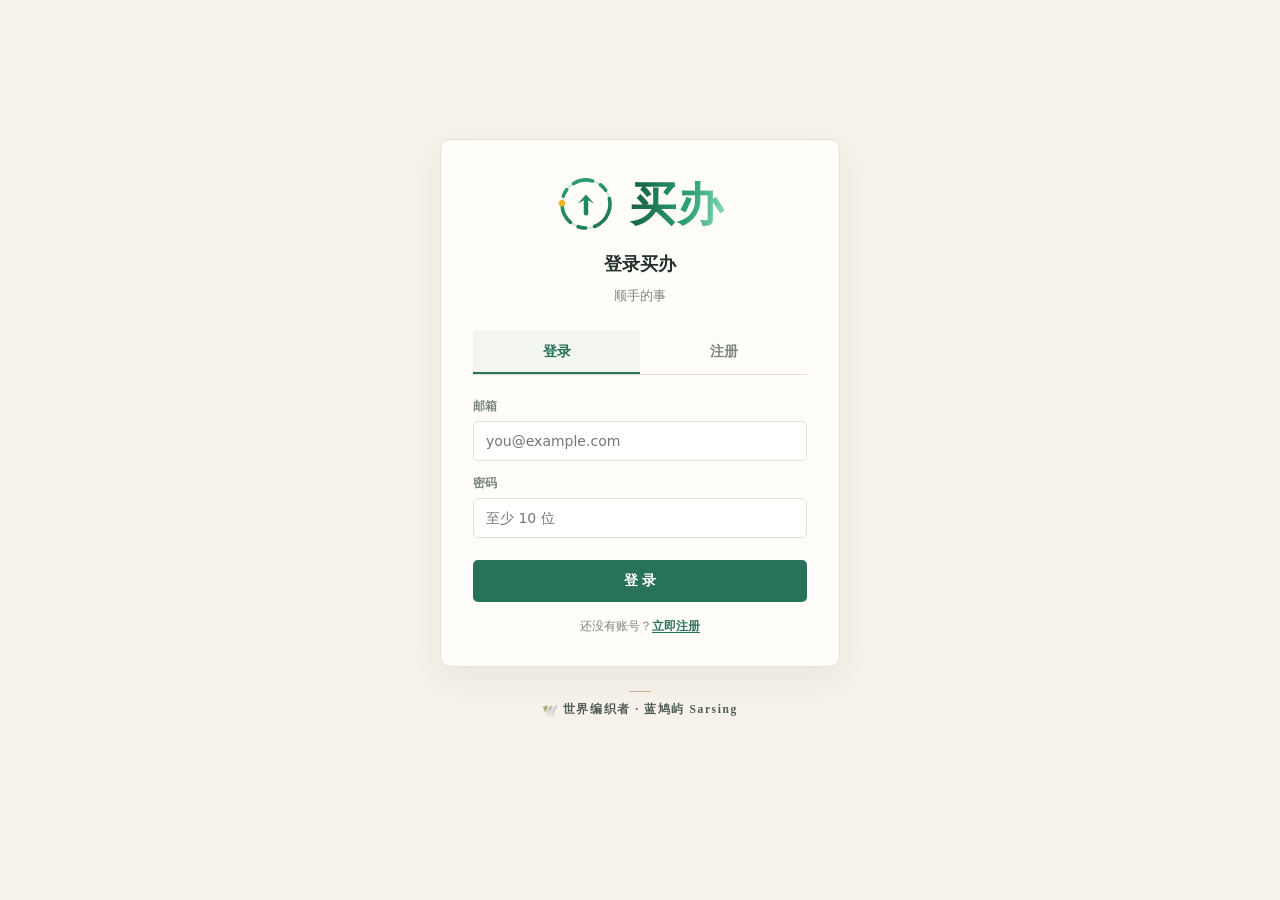
==== commit bb3a13b0: "v0.1 初始版本：出游采购组、价格分组国家配置、Gmarket 解析、转账单号/查收确认、退组/移除成员、下拉样式统一" ====
--- a/frontend/index.html
+++ b/frontend/index.html
@@ -5,30 +5,56 @@
   <meta name="viewport" content="width=device-width, initial-scale=1" data-page-node-id="BWdtRCycnFcPNiXJpQJrWo">
   <title>我的采购清单</title>
   <style>
-    :root { --bg:#f6f2e9; --surface:#fffdfa; --ink:#25312d; --muted:#7b847f; --line:#e6dfd3; --line-soft:#f0ece5; --green:#28725a; --green-bg:#e5f0e9; --amber:#966209; --amber-bg:#fff0d5; --blue:#336fa9; --blue-bg:#e8f0f8; --red:#a3463f; --red-bg:#f8e7e4; }
+    :root { --bg:#f6f2e9; --surface:#fffdfa; --ink:#25312d; --muted:#7b847f; --line:#e6dfd3; --line-soft:#f0ece5; --green:#28725a; --green-dark:#1e5e49; --green-bg:#e5f0e9; --amber:#966209; --amber-bg:#fff0d5; --blue:#336fa9; --blue-bg:#e8f0f8; --red:#a3463f; --red-bg:#f8e7e4; }
     * { box-sizing:border-box; } body { margin:0; min-width:320px; background:var(--bg); color:var(--ink); font:14px/1.45 Inter,ui-sans-serif,system-ui,-apple-system,BlinkMacSystemFont,"Segoe UI","PingFang SC","Microsoft YaHei",sans-serif; }
     button,input,select { font:inherit; } button { cursor:pointer; } .page { max-width:1280px; margin:auto; padding:36px 28px 44px; }
     header { display:flex; align-items:center; justify-content:space-between; gap:18px; margin-bottom:28px; } .brand { font-size:18px; font-weight:800; } .brand span { color:var(--green); } .account { display:flex; gap:10px; align-items:center; color:var(--muted); font-size:13px; } .avatar { width:30px; height:30px; display:grid; place-items:center; border-radius:50%; background:#dfeae2; color:var(--green); font-size:11px; font-weight:800; } .logout { border:1px solid var(--line); background:#fff; color:var(--muted); border-radius:4px; padding:6px 12px; font-weight:700; } .logout:hover { color:var(--red); border-color:var(--red); }
-    h1 { margin:0; font-size:27px; line-height:1.2; } .intro { margin:7px 0 0; color:var(--muted); } .layout { display:grid; grid-template-columns:minmax(270px,1fr) minmax(0,2fr); gap:20px; margin-top:22px; align-items:start; }
-    .box { overflow:hidden; background:var(--surface); border:1px solid var(--line); border-radius:8px; } .box-head { padding:18px 19px 14px; border-bottom:1px solid var(--line); display:flex; align-items:center; justify-content:space-between; gap:10px; } .box-head h2 { margin:0; font-size:15px; } .box-head p { margin:4px 0 0; color:var(--muted); font-size:12px; }
+    h1 { margin:0; font-size:27px; line-height:1.2; } .intro { margin:7px 0 0; color:var(--muted); } .layout { display:grid; grid-template-columns:minmax(300px,1fr) minmax(0,2fr); gap:20px; margin-top:22px; align-items:start; }
+    .box { overflow:hidden; background:var(--surface); border:1px solid var(--line); border-radius:8px; box-shadow:0 1px 2px rgba(37,49,45,.04); } .box-head { padding:18px 19px 14px; border-bottom:1px solid var(--line); display:flex; align-items:center; justify-content:space-between; gap:10px; } .box-head h2 { margin:0; font-size:15px; } .box-head p { margin:4px 0 0; color:var(--muted); font-size:12px; }
     .pg-bar { display:flex; flex-wrap:wrap; align-items:center; gap:9px; padding:10px 19px; border-bottom:1px solid var(--line-soft); background:#fbfaf6; color:var(--muted); font-size:12px; } .pg-bar b { color:var(--ink); font-weight:750; } .pg-bar .pg-tag { border-radius:999px; padding:2px 9px; font-size:11px; font-weight:700; background:var(--green-bg); color:var(--green-dark); white-space:nowrap; } .pg-bar .pg-ro { color:#9aa39d; font-size:11px; }
     .badge { border-radius:999px; padding:4px 9px; font-size:11px; font-weight:750; white-space:nowrap; } .b-draft { color:var(--muted); background:#eeeae1; } .b-submitted { color:var(--blue); background:var(--blue-bg); } .b-locked { color:var(--amber); background:var(--amber-bg); } .b-success { color:var(--green); background:var(--green-bg); } .b-failed { color:var(--red); background:var(--red-bg); }
     .cart-list { padding:4px 0; } .cart-item { display:grid; grid-template-columns:34px 1fr auto; align-items:center; gap:10px; padding:13px 19px; border-bottom:1px solid var(--line-soft); } .cart-item:last-child { border-bottom:0; } .item-icon { width:34px; height:34px; display:grid; place-items:center; border-radius:5px; background:#eef1ec; color:#496258; font-size:10px; font-weight:800; } .item-name { font-weight:700; font-size:13px; } .item-meta { color:var(--muted); font-size:11px; margin-top:2px; } .item-right { display:flex; align-items:center; gap:8px; } .item-price { font-size:12px; font-weight:750; white-space:nowrap; }
     .stepper { display:flex; align-items:center; gap:4px; } .stepper button { width:22px; height:22px; padding:0; border:1px solid #d8ddd9; border-radius:3px; background:#fff; color:#4d5d55; line-height:1; } .stepper button:hover { border-color:var(--green); color:var(--green); } .stepper .qty { min-width:22px; text-align:center; font-size:12px; } .stepper .rm { color:#9d615a; }
-    .cart-footer { padding:16px 19px 18px; border-top:1px solid var(--line); background:#fffdf9; } .total { display:flex; align-items:baseline; justify-content:space-between; margin-bottom:12px; color:var(--muted); } .total strong { color:var(--ink); font-size:21px; } .total.sub { margin-bottom:12px; } .total.sub strong { font-size:13px; color:var(--muted); } .cny-equiv { color:var(--muted); font-size:11px; font-weight:500; } .full-btn { width:100%; min-height:39px; border:0; border-radius:4px; background:var(--green); color:#fff; font-weight:700; } .full-btn:hover { background:#1e5e49; } .full-btn:disabled { opacity:.55; cursor:not-allowed; }
+    .cart-footer { padding:16px 19px 18px; border-top:1px solid var(--line); background:#fffdf9; } .total { display:flex; align-items:baseline; justify-content:space-between; margin-bottom:12px; color:var(--muted); } .total strong { color:var(--ink); font-size:21px; } .total.sub { margin-bottom:12px; } .total.sub strong { font-size:13px; color:var(--muted); } .cny-equiv { color:var(--muted); font-size:11px; font-weight:500; } .full-btn { width:100%; min-height:39px; border:0; border-radius:4px; background:var(--green); color:#fff; font-weight:700; } .full-btn:hover { background:var(--green-dark); } .full-btn:disabled { opacity:.55; cursor:not-allowed; } .ghost-btn { width:100%; min-height:36px; margin-top:8px; border:1px solid var(--line); border-radius:4px; background:#fff; color:var(--green); font-weight:700; font-size:12px; } .ghost-btn:hover { border-color:var(--green); color:var(--green-dark); }
     .status-note { margin-top:12px; padding:10px 13px; font-size:12.5px; line-height:1.6; color:var(--amber); background:var(--amber-bg); border-radius:6px; border:1px solid rgba(150,98,9,.18); }
     .search-area { padding:18px 19px 20px; }
-    .parse-box { border:1px solid var(--line); border-radius:6px; background:#fffdf9; padding:11px 12px 12px; margin-bottom:14px; } .parse-tip { margin:0 0 8px; color:var(--muted); font-size:11.5px; } .parse-row { display:grid; grid-template-columns:1fr auto; gap:8px; } .parse-row input { min-width:0; height:37px; padding:0 11px; border:1px solid var(--line); border-radius:4px; outline:none; background:#fff; } .parse-row input:focus { border-color:var(--green); box-shadow:0 0 0 3px rgba(40,114,90,.1); } .parse-row button { min-height:37px; padding:0 14px; border:0; border-radius:4px; background:var(--green); color:#fff; font-weight:700; white-space:nowrap; } .parse-row button:hover { background:#1e5e49; } .parse-row button:disabled { opacity:.55; cursor:not-allowed; } .parse-result { display:flex; align-items:center; gap:12px; margin-top:10px; padding:10px; border:1px solid var(--line-soft); border-radius:6px; background:#fff; } .parse-result img { width:52px; height:52px; object-fit:contain; border:1px solid var(--line-soft); border-radius:4px; background:#fff; flex:none; } .parse-result .p-name { font-weight:700; font-size:13px; } .parse-result .p-meta { color:var(--muted); font-size:11px; margin-top:2px; } .parse-result .p-price { font-size:16px; font-weight:800; color:var(--green); margin-left:auto; white-space:nowrap; } .parse-result .add-parsed { border:0; background:var(--green); color:#fff; border-radius:4px; padding:7px 12px; font-weight:700; font-size:12px; white-space:nowrap; } .parse-result .add-parsed:hover { background:#1e5e49; } .parse-err { margin-top:8px; color:var(--red); font-size:12px; }
-    .manual-box { border:1px solid var(--line); border-radius:6px; background:#fffdf9; padding:11px 12px 12px; } .manual-row { display:grid; grid-template-columns:minmax(0,1fr) 110px 64px auto; gap:8px; } .manual-row input { min-width:0; height:37px; padding:0 10px; border:1px solid var(--line); border-radius:4px; outline:none; background:#fff; } .manual-row input:focus { border-color:var(--green); box-shadow:0 0 0 3px rgba(40,114,90,.1); } .manual-row button { min-height:37px; padding:0 14px; border:0; border-radius:4px; background:var(--green); color:#fff; font-weight:700; white-space:nowrap; } .manual-row button:hover { background:#1e5e49; }
+    .parse-box { border:1px solid var(--line); border-radius:6px; background:#fffdf9; padding:11px 12px 12px; margin-bottom:14px; } .parse-tip { margin:0 0 8px; color:var(--muted); font-size:11.5px; } .parse-row { display:grid; grid-template-columns:1fr auto; gap:8px; } .parse-row input { min-width:0; height:37px; padding:0 11px; border:1px solid var(--line); border-radius:4px; outline:none; background:#fff; } .parse-row input:focus { border-color:var(--green); box-shadow:0 0 0 3px rgba(40,114,90,.1); } .parse-row button { min-height:37px; padding:0 14px; border:0; border-radius:4px; background:var(--green); color:#fff; font-weight:700; white-space:nowrap; } .parse-row button:hover { background:var(--green-dark); } .parse-row button:disabled { opacity:.55; cursor:not-allowed; } .parse-result { display:flex; align-items:center; gap:12px; margin-top:10px; padding:10px; border:1px solid var(--line-soft); border-radius:6px; background:#fff; } .parse-result img { width:52px; height:52px; object-fit:contain; border:1px solid var(--line-soft); border-radius:4px; background:#fff; flex:none; } .parse-result .p-name { font-weight:700; font-size:13px; } .parse-result .p-meta { color:var(--muted); font-size:11px; margin-top:2px; } .parse-result .p-price { font-size:16px; font-weight:800; color:var(--green); margin-left:auto; white-space:nowrap; } .parse-result .add-parsed { border:0; background:var(--green); color:#fff; border-radius:4px; padding:7px 12px; font-weight:700; font-size:12px; white-space:nowrap; } .parse-result .add-parsed:hover { background:var(--green-dark); } .parse-err { margin-top:8px; color:var(--red); font-size:12px; }
+    .manual-box { border:1px solid var(--line); border-radius:6px; background:#fffdf9; padding:11px 12px 12px; } .manual-row { display:grid; grid-template-columns:minmax(0,1fr) 110px 64px auto; gap:8px; } .manual-row input { min-width:0; height:37px; padding:0 10px; border:1px solid var(--line); border-radius:4px; outline:none; background:#fff; } .manual-row input:focus { border-color:var(--green); box-shadow:0 0 0 3px rgba(40,114,90,.1); } .manual-row button { min-height:37px; padding:0 14px; border:0; border-radius:4px; background:var(--green); color:#fff; font-weight:700; white-space:nowrap; } .manual-row button:hover { background:var(--green-dark); }
     .manual-img-row { display:flex; align-items:center; gap:10px; margin-top:9px; flex-wrap:wrap; } .manual-img-row .img-choose { display:inline-flex; align-items:center; gap:6px; min-height:30px; padding:0 11px; border:1px dashed #b9c4bd; border-radius:5px; color:#4d5d55; font-size:12px; cursor:pointer; background:#fff; } .manual-img-row .img-choose:hover { border-color:var(--green); color:var(--green); } .manual-img-row .img-choose .img-hint { color:#9aa39d; font-size:11px; } .manual-img-row input[type=file] { display:none; } .img-preview { display:none; align-items:center; gap:10px; padding:6px 10px 6px 6px; border:1px solid var(--line-soft); border-radius:6px; background:#fff; } .img-preview.show { display:flex; } .img-preview img { width:44px; height:44px; object-fit:cover; border-radius:4px; border:1px solid var(--line-soft); background:#fff; } .img-meta { font-size:11px; color:var(--muted); } .img-remove { border:0; background:none; color:#a3463f; font-size:12px; cursor:pointer; padding:4px 6px; font-weight:700; } .img-remove:hover { text-decoration:underline; }
     .empty { padding:34px 16px; text-align:center; color:var(--muted); font-size:13px; } .loading { padding:34px 16px; text-align:center; color:var(--muted); font-size:13px; } .notice { position:fixed; right:22px; bottom:22px; padding:11px 14px; border-radius:5px; background:#28463a; color:#fff; opacity:0; pointer-events:none; transform:translateY(7px); transition:opacity .2s ease, transform .2s ease; z-index:10; } .notice.show { opacity:1; transform:translateY(0); } .item-icon { overflow:hidden; } .item-icon img { width:100%; height:100%; object-fit:cover; display:block; }
     /* 出游采购组：加入/选择 */
     .my-groups { padding:14px 19px 16px; border-top:1px solid var(--line); } .my-groups h3 { margin:0 0 4px; font-size:13px; } .my-groups .sub-tip { color:var(--muted); font-size:11.5px; margin:0 0 10px; }
     .g-chip { display:flex; align-items:center; gap:8px; padding:8px 11px; border:1px solid var(--line); border-radius:8px; background:#fff; margin-bottom:8px; font-size:12.5px; } .g-chip .g-name { font-weight:750; } .g-chip .g-range { color:var(--muted); font-size:11.5px; } .g-chip .g-badge { margin-left:auto; } .g-chip.sel { border-color:var(--green); background:var(--green-bg); } .g-chip .g-share { border:1px solid var(--line); background:transparent; color:var(--green); font-size:11.5px; font-weight:700; padding:3px 8px; border-radius:6px; cursor:pointer; white-space:nowrap; } .g-chip .g-share:hover { border-color:var(--green); background:var(--green-bg); }
     .join-row { display:flex; gap:7px; margin-top:2px; } .join-row input { flex:1; min-width:0; height:34px; padding:0 10px; border:1px solid var(--line); border-radius:5px; background:#fff; outline:none; letter-spacing:3px; font-weight:800; text-align:center; } .join-row input:focus { border-color:var(--amber); box-shadow:0 0 0 3px rgba(150,98,9,.1); } .join-row button { border:0; border-radius:5px; background:var(--amber); color:#fff; font-weight:700; padding:0 13px; white-space:nowrap; } .join-row button:hover { filter:brightness(1.06); }
+    /* 出游组抽屉：点开哪组，就把商品放到哪组 */
+    #cart-panel-park { display:none; }
+    .g-drawers { padding:12px 12px 4px; }
+    .g-drawer { border:1px solid var(--line); border-radius:8px; margin-bottom:8px; background:#fff; overflow:hidden; }
+    .g-drawer.open { border-color:var(--green); }
+    .g-drawer-head { display:flex; flex-direction:column; align-items:stretch; gap:0; width:100%; padding:0; background:#fff; }
+    .g-drawer.open .g-drawer-head { background:var(--green-bg); }
+    .g-drawer-toggle { display:flex; align-items:center; gap:8px; flex:1; min-width:0; padding:10px 12px 2px; border:0; background:transparent; color:inherit; font:inherit; text-align:left; cursor:pointer; }
+    .g-drawer-toggle:hover { background:#fbfaf6; }
+    .g-drawer.open .g-drawer-toggle:hover { background:transparent; }
+    .g-caret { color:var(--muted); font-size:11px; width:12px; flex:none; }
+    .g-drawer-toggle .g-name { font-weight:750; }
+    .g-drawer-toggle .g-range { color:var(--muted); font-size:11.5px; }
+    .g-drawer-toggle .badge { margin-left:auto; flex:none; }
+    .g-actions { display:flex; align-items:center; gap:6px; padding:2px 12px 10px; }
+    .g-actions .g-share, .g-actions .g-leave { flex:none; border:1px solid var(--line); background:transparent; font-size:11.5px; font-weight:700; padding:3px 8px; border-radius:6px; cursor:pointer; white-space:nowrap; }
+    .g-actions .g-share { color:var(--green); }
+    .g-actions .g-share:hover { border-color:var(--green); background:#fff; }
+    .g-actions .g-leave { color:#c25e4e; }
+    .g-actions .g-leave:hover { border-color:#c25e4e; background:#fdf3f0; }
+    .g-drawer-body { display:none; border-top:1px solid var(--line); background:var(--surface); }
+    .g-drawer.open .g-drawer-body { display:block; }
+    .g-hint { padding:16px 16px 8px; color:var(--muted); font-size:12.5px; line-height:1.6; text-align:center; }
+    .g-drawer .batch-bar { margin:10px 12px 0; }
+    .g-drawer .cart-list { min-height:48px; }
+    .g-drawer .cart-footer { border-radius:0; }
     /* 手工商品表单：统一网格，避免输入框与按钮孤立 */
     .m-base { display:grid; grid-template-columns:minmax(0,1fr) minmax(0,1fr); gap:8px; }
-    .m-single { margin-top:8px; max-width:50%; }
+    .m-single { margin-top:8px; max-width:220px; }
     .m-base input,.m-single input { width:100%; height:37px; padding:0 10px; border:1px solid var(--line); border-radius:4px; outline:none; background:#fff; }
     .m-base input:focus,.m-single input:focus,.v-row input:focus,#m-remark:focus { border-color:var(--green); box-shadow:0 0 0 3px rgba(40,114,90,.1); }
     .m-vars { margin-top:12px; padding-top:11px; border-top:1px dashed var(--line-soft); }
@@ -69,7 +95,32 @@
     .item-note { margin-top:3px; color:#7d6a3c; font-size:11px; line-height:1.5; word-break:break-word; }
     .proc-note { margin-top:4px; padding:4px 8px; border-radius:4px; background:#eef4ee; border:1px solid #e2ece2; color:#3a5d4a; font-size:11px; line-height:1.5; word-break:break-word; }
 
-    @media(max-width:760px) { .page { padding:24px 16px 36px; } .layout { grid-template-columns:1fr; } h1 { font-size:24px; } .manual-row { grid-template-columns:1fr 1fr; } .manual-row input:nth-child(1) { grid-column:1 / -1; } .manual-row button { grid-column:1 / -1; } }
+    /* 批次条：我的所有清单批次（第1批/第2批…新清单），草稿可编辑、锁定只读 */
+    .batch-bar { display:flex; align-items:flex-start; gap:8px; flex-wrap:wrap; margin:2px 0 6px; padding:8px 10px; background:#f6f7f5; border:1px solid var(--line); border-radius:8px; }
+    .bb-label { font-size:10.5px; color:var(--muted); font-weight:800; letter-spacing:.5px; margin-top:3px; white-space:nowrap; }
+    .bb-chips { display:flex; flex-wrap:wrap; gap:6px; min-width:0; }
+    .bb-hint { flex-basis:100%; font-size:10.5px; color:#9a7b2d; background:var(--amber-bg); border-radius:4px; padding:4px 7px; line-height:1.5; }
+    .bchip { display:inline-flex; align-items:center; gap:6px; padding:3px 10px; border-radius:999px; border:1px solid var(--line); background:#fff; font-size:11px; font-weight:700; color:var(--ink); cursor:pointer; white-space:nowrap; }
+    .bchip:hover { border-color:var(--green); }
+    .bchip .bc-n { opacity:.6; font-weight:600; }
+    .bchip .bc-s { display:inline-block; padding:1px 6px; border-radius:999px; font-size:9.5px; font-weight:800; }
+    .bchip.draft .bc-s { background:var(--green-bg); color:var(--green); }
+    .bchip.submitted .bc-s { background:#eeeae1; color:#6b7a71; }
+    .bchip.locked .bc-s { background:var(--amber-bg); color:var(--amber); }
+    .bchip.success .bc-s { background:var(--green-bg); color:var(--green); }
+    .bchip.failed .bc-s { background:#f6e5e2; color:var(--red); }
+    .bchip.on { background:var(--green); border-color:var(--green); color:#fff; box-shadow:0 0 0 2px var(--green-bg); }
+    .bchip.on .bc-s { background:rgba(255,255,255,.28); color:#fff; }
+    .bchip.on .bc-n { opacity:.85; }
+    .bchip.on:hover { border-color:var(--green); }
+
+    /* 页脚署名：内联一份，避免预览吃不到 responsive.css 时贴左下 */
+    .page-credit { display:block; box-sizing:border-box; width:100%; margin:24px 0 40px; padding:0 16px; text-align:center; user-select:none; }
+    .page-credit .credit-line { display:block; width:22px; height:1px; margin:0 auto 8px; background:#c4b89a; }
+    .page-credit .credit-txt { display:inline-flex; align-items:center; justify-content:center; gap:.4em; font-size:11.5px; letter-spacing:.1em; color:#8a938d; text-align:center; }
+    .page-credit .credit-mark { font-size:13px; letter-spacing:0; line-height:1; }
+    .page-credit .credit-txt b { font-family:"Songti SC","STSong","Noto Serif SC","SimSun",serif; font-style:normal; font-weight:600; letter-spacing:.14em; color:#4f5b55; }
+
   </style>
   <link rel="stylesheet" href="responsive.css" data-page-node-id="gW04WPxiTyLftTb5DWEaDN">
 </head>
@@ -97,32 +148,41 @@
         </svg>
         <span class="brand-txt">买办</span>
       </div>
-      <div class="account" data-page-node-id="CaiHFzj8M3VX9sRHaUzYRC"><span id="who" data-page-node-id="m2hZBTbB3vwsTCuH9ZopL2">…</span><span class="avatar" id="avatar" data-page-node-id="29oREATG4j9NxqtmGEg36Y">…</span><button class="logout" onclick="logout()" data-page-node-id="PP8LmfggHSFHG3DEqCquTt">退出</button></div>
+      <div class="account" data-page-node-id="CaiHFzj8M3VX9sRHaUzYRC"><span id="who">…</span><span class="avatar" id="avatar">…</span><button class="logout" onclick="logout()">退出</button></div>
     </header>
     <main data-page-node-id="WGu6UxVwePIEEHTd8gtU1I">
-      <h1 data-page-node-id="CEiER4Y4W9uLDOoCPhWPKJ">我的采购清单</h1><p class="intro" data-page-node-id="ZuscIloUN8XIzhIMRe0FGM">粘贴 kakaku / 北村相机商品链接解析，或手工填写商品信息，加入清单后提交采购申请。</p>
+      <h1 data-page-node-id="CEiER4Y4W9uLDOoCPhWPKJ">我的采购清单</h1><p class="intro" data-page-node-id="ZuscIloUN8XIzhIMRe0FGM">点开左侧出游组，把商品放进该组清单。粘贴商品详情页链接（kakaku / 北村相机 / Gmarket，随组国家切换提示）解析，或手工填写后加入。</p>
       <div class="layout" data-page-node-id="WVfVmT3NoFyFAwxbqjn2jb">
         <section class="box" data-page-node-id="d8qAeBhyYIdy4UdRJtTn7L">
-          <div class="box-head" data-page-node-id="aJMU2OvnTnwZ8AAJWilDaC"><div data-page-node-id="ayDgsVSvUrtlrsKDXF4DGW"><h2 id="cart-title" data-page-node-id="E5qp31LBAFcGzEfpmrDPDr">我的清单</h2><p data-page-node-id="CIpP5dDkO6YlBrWajBruzY">商品与提交状态仅自己可见。</p></div><span id="cart-group-tag" data-page-node-id="RJLxA4a12FH8yV2VwoP2UH"></span><span class="badge b-draft" id="status-badge" data-page-node-id="m3llFj758SD3fvPtM34Tke">草稿</span></div>
+          <div class="box-head" data-page-node-id="aJMU2OvnTnwZ8AAJWilDaC"><div data-page-node-id="ayDgsVSvUrtlrsKDXF4DGW"><h2 id="cart-title" data-page-node-id="E5qp31LBAFcGzEfpmrDPDr">我的清单</h2><p data-page-node-id="CIpP5dDkO6YlBrWajBruzY">点开出游组，把商品放进该组。</p></div><span id="cart-group-tag" style="display:none" data-page-node-id="RJLxA4a12FH8yV2VwoP2UH"></span><span class="badge b-draft" id="status-badge" style="display:none" data-page-node-id="m3llFj758SD3fvPtM34ke">草稿</span></div>
           <div class="pg-bar" id="my-price-group" style="display:none"></div>
-          <div class="cart-list" id="cart-list" data-page-node-id="fJle3VF9rhdF5kB5lEGhVB"><div class="loading" data-page-node-id="fUj4ataQc1DdFLihC1DZQ3">加载中…</div></div>
-          <div class="cart-footer" data-page-node-id="pFWGuZ7rhA2V5NY8C3kOWo"><div class="total" data-page-node-id="rc73dTpFCdtcI4UFTltYZ5"><span data-page-node-id="NT9hvIHCDRNY6l5NtBaUat">清单合计（人民币）</span><strong id="cart-total" data-page-node-id="6dB30kWm0Ne6Qm3RZSMPhU">¥ 0</strong></div><div class="total sub" id="cart-native" style="display:none" data-page-node-id="Bj20RZ9khwlg0qv0hwZW2Q"><span data-page-node-id="fUoAe6rzjL6QZqImPQHXAd">本币明细</span><strong id="cart-native-val" data-page-node-id="3LA4npNkV9CvJ6VPsvs6z0">¥ 0</strong></div>
-            <div id="submit-group-wrap" style="display:none;margin-bottom:10px" data-page-node-id="TbFOyeMETK0r0mEG7TkhRz">
-              <label style="font-size:12px;color:var(--muted);display:block;margin-bottom:6px" data-page-node-id="1lJN27crHLnMP6tpF9AM8D">提交到哪个出游采购组？</label>
-              <select id="submit-group" style="width:100%;height:37px;padding:0 9px;border:1px solid var(--line);border-radius:5px;background:#fff;outline:none" data-page-node-id="QvRTrCmyQ7bwe4KaKRg8RJ"></select>
+          <div id="group-drawers" class="g-drawers"><div class="g-hint">加载中…</div></div>
+          <div id="cart-panel-park">
+            <div id="cart-panel">
+              <div class="batch-bar" id="batch-bar" style="display:none"><span class="bb-label">本组清单批次</span><div class="bb-chips" id="bb-chips"></div><div class="bb-hint" id="bb-hint"></div></div>
+              <div class="cart-list" id="cart-list" data-page-node-id="fJle3VF9rhdF5kB5lEGhVB"><div class="loading" data-page-node-id="fUj4ataQc1DdFLihC1DZQ3">加载中…</div></div>
+              <div class="cart-footer" data-page-node-id="pFWGuZ7rhA2V5NY8C3kOWo">
+                <div class="total" data-page-node-id="rc73dTpFCdtcI4UFTltYZ5"><span data-page-node-id="NT9hvIHCDRNY6l5NtBaUat">清单合计（人民币）</span><strong id="cart-total" data-page-node-id="6dB30kWm0Ne6Qm3RZSMPhU">¥ 0</strong></div>
+                <div class="total sub" id="cart-native" style="display:none" data-page-node-id="Bj20RZ9khwlg0qv0hwZW2Q"><span data-page-node-id="fUoAe6rzjL6QZqImPQHXAd">本币明细</span><strong id="cart-native-val" data-page-node-id="3LA4npNkV9CvJ6VPsvs6z0">¥ 0</strong></div>
+                <div id="submit-group-wrap" style="display:none;margin-bottom:10px" data-page-node-id="TbFOyeMETK0r0mEG7TkhRz">
+                  <label style="font-size:12px;color:var(--muted);display:block;margin-bottom:6px" data-page-node-id="1lJN27crHLnMP6tpF9AM8D">提交到哪个出游采购组？</label>
+                  <select id="submit-group" style="width:100%;height:37px;padding:0 10px;border:1px solid var(--line);border-radius:5px;background:var(--surface);outline:none" data-page-node-id="QvRTrCmyQ7bwe4KaKRg8RJ"></select>
+                </div>
+                <button class="full-btn" id="submit-btn" onclick="primaryAction()" data-page-node-id="bbogHIxbvxE4xDmZcTJB1w">提交采购清单</button>
+                <button type="button" class="ghost-btn" onclick="exportMyRecon()">导出对账单</button>
+                <div id="cart-settlement" class="status-note" style="display:none"></div>
+                <div id="status-note" style="display:none" data-page-node-id="fZh4huSQtFgF9nkxHF0SlD"></div>
+              </div>
             </div>
-            <button class="full-btn" id="submit-btn" onclick="primaryAction()" data-page-node-id="bbogHIxbvxE4xDmZcTJB1w">提交采购清单</button>
-            <div id="status-note" style="display:none" data-page-node-id="fZh4huSQtFgF9nkxHF0SlD"></div>
           </div>
           <div class="my-groups" id="my-groups-box" data-page-node-id="r6RKus1mjQOcxF4e8W3h8p">
-            <h3 data-page-node-id="OTCEtXZpc2P4OGuGiu5iSQ">我的出游采购组</h3>
-            <p class="sub-tip" data-page-node-id="VBPogOFxyLio5GzydiS5Ur">采购员回国代购前会建组：你在组内提交的清单会整单交给该组采购员。可加入多个组，提交时选择目标组。</p>
-            <div id="my-groups-list" data-page-node-id="TdTG7XjIkzpFpQboa7D7BO"><div class="loading" data-page-node-id="thB6BUOjNshOUURJqTUGXU">加载中…</div></div>
+            <h3 data-page-node-id="OTCEtXZpc2P4OGuGiu5iSQ">加入出游采购组</h3>
+            <p class="sub-tip" data-page-node-id="VBPogOFxyLio5GzydiS5Ur">向采购员要 4 位邀请码，加入后点开该组即可把商品放进去。</p>
             <div class="join-row" data-page-node-id="xIDjirIVOofrrt8ENLJBYT"><input id="join-code" autocomplete="one-time-code" placeholder="输入 4 位邀请码加入出游组" maxlength="4" inputmode="numeric" onkeydown="if(event.key==='Enter')joinGroupByCode()" data-page-node-id="A7JJ4qr4gDHlgdNkynn29Z"><button onclick="joinGroupByCode()" data-page-node-id="8Tx1wCVKClEEosN5ewXDzB">加入</button></div>
           </div>
         </section>
         <section class="box" data-page-node-id="KgUEXhLULego6b0BKi4okH">
-          <div class="box-head" data-page-node-id="1DhbdgdRKRHzmsGyXxwZZ0"><div data-page-node-id="RCEniWwUEskEZoNto49par"><h2 data-page-node-id="Uku5TXYFDwFC4EWTmAUZAT">添加商品</h2><p data-page-node-id="oVUAUeqfnaUjs5XppMA810">粘贴链接解析，或手工填写商品信息。</p></div></div>
+          <div class="box-head" data-page-node-id="1DhbdgdRKRHzmsGyXxwZZ0"><div data-page-node-id="RCEniWwUEskEZoNto49par"><h2 data-page-node-id="Uku5TXYFDwFC4EWTmAUZAT">添加商品</h2><p id="add-target-hint" data-page-node-id="oVUAUeqfnaUjs5XppMA810">请先点开左侧出游组，再把商品放进去。</p></div></div>
           <div class="search-area" data-page-node-id="E0yokWb5oFXY4Oc6RvP7rz">
             <div class="parse-box" data-page-node-id="ci4SDCfNL9pGqIVpHOS4sm">
               <p class="parse-tip" data-page-node-id="qdfGAEySDAcnndKoSyUoGk">粘贴 kakaku.com / kitamuracamera.jp（北村相机）商品详情页链接，解析后一键加入清单</p>
@@ -139,7 +199,7 @@
                 <input id="m-price" type="number" min="1" step="1" placeholder="单价（円）" onkeydown="if(event.key==='Enter')manualAdd()" data-page-node-id="Gr0stjusXEHLxC6z4b9XGi">
               </div>
               <div class="manual-img-row" data-page-node-id="NONXRzsYn1QkznhlbvtXXK">
-                <label class="img-choose" for="m-img" data-page-node-id="7WOaomEpNf1xkQgvZLyjGl">＋ 上传商品图片<span class="img-hint" data-page-node-id="JQNdgagsvECDkAZb2Lw3og">（可选，自动压缩，多颜色共用一张）</span></label>
+                <label class="img-choose" for="m-img" data-page-node-id="7WOaomEpNf1xkQgvZLyjGl">＋ 上传商品图片<span class="img-hint" data-page-node-id="JQNdgagsvECDkAZb2Lw3og">（可选，压缩并去除照片元数据，多颜色共用一张）</span></label>
                 <input type="file" id="m-img" accept="image/*" onchange="onImgPick(this)" data-page-node-id="zIYr6Jqs1Oi2QGRqwtH3yU">
                 <div class="img-preview" id="img-preview" data-page-node-id="cfVzHPlA2KCbXp1WD1ovjs">
                   <img id="img-preview-img" alt="预览" data-page-node-id="AtUaEI8t93HLqQ2SfDgS3T">
@@ -161,8 +221,10 @@
       </div>
     </main>
   </div>
+  <div class="page-credit"><span class="credit-line"></span><span class="credit-txt"><span class="credit-mark">🕊️</span><b>世界编织者 · 蓝鸠屿 Sarsing</b></span></div>
   <div class="notice" id="notice" role="status" aria-live="polite" aria-atomic="true" data-page-node-id="ZTXFO1WT1DvOrQoJAVwSjJ">已加入清单</div>
   <script src="auth.js"></script>
+  <script src="export.js"></script>
   <script src="vendor/browser-image-compression.js"></script>
   <script>
     let me = null;
@@ -172,6 +234,8 @@
     let myGroups = []; // 当前用户加入的出游组（含进行中与已完成）
     let myPriceGroup = null; // 当前生效价格分组，只读展示
     let selGroupId = null; // 提交时选定的目标组 id
+    let openGroupId = null; // 当前点开的出游组，加购写进该组草稿
+    let batches = []; // 我的全部清单批次摘要（后端 /api/carts/me/batches）
     const manualImgAcceptable = 70; // KB，压缩后超过此值提示但允许（提醒换更清晰的图）
 
     const noticeEl = document.getElementById("notice");
@@ -188,10 +252,18 @@
       const box = document.getElementById("my-price-group");
       if (!myPriceGroup) { box.style.display = "none"; return; }
       box.style.display = "flex";
-      box.innerHTML = `<span class="pg-tag">价格分组：${escHtml(myPriceGroup.name)}</span><span>税率 <b>${Number(myPriceGroup.tax_rate).toFixed(1)}%</b></span><span>日元汇率 <b>1 日元 = ¥${Number(myPriceGroup.exchange_rate_jpy_cny).toFixed(4)}</b></span><span class="pg-ro">只读，由管理员或采购员维护</span>`;
+      const g = myGroups.find(x => x.id === openGroupId);
+      if (g && g.country && g.currency) {
+        // 出游组国家优先：折算汇率以组国家为准（覆盖价格组汇率），税率仍取价格组
+        const sym = g.currency_symbol || "¥";
+        box.innerHTML = `<span class="pg-tag">出游组折算：${escHtml(g.country_name || g.country)}</span><span>税率 <b>${Number(myPriceGroup.tax_rate).toFixed(1)}%</b></span><span>${sym}汇率 <b>1 ${escHtml(g.currency)} = ${sym}${Number(g.exchange_rate_cny).toFixed(4)}</b></span><span class="pg-ro">组国家优先，覆盖价格组汇率</span>`;
+        return;
+      }
+      box.innerHTML = `<span class="pg-tag">价格分组：${escHtml(myPriceGroup.name)}</span><span>税率 <b>${Number(myPriceGroup.tax_rate).toFixed(1)}%</b></span><span>${escHtml(myPriceGroup.currency_symbol || "¥")}汇率 <b>1 ${escHtml(myPriceGroup.currency || "JPY")} = ${escHtml(myPriceGroup.currency_symbol || "¥")}${Number(myPriceGroup.exchange_rate_jpy_cny).toFixed(4)}</b></span><span class="pg-ro">只读，由管理员或采购员维护</span>`;
     }
 
     function renderCart() {
+      if (!cart) return;
       const badge = document.getElementById("status-badge");
       badge.textContent = STATUS_LABELS[cart.status] || cart.status;
       badge.className = "badge " + badgeClass(cart.status);
@@ -214,10 +286,18 @@
       } else {
         list.innerHTML = renderCartItems(items, isDraft);
       }
+      const settlement = document.getElementById("cart-settlement");
+      if (cart.status === "locked" || cart.status === "success") {
+        settlement.style.display = "block";
+        settlement.innerHTML = `<div class="settlement-fields"><label class="settlement-field"><span class="settlement-label">转账单号</span><input class="settlement-input" value="${escHtml(cart.transfer_no || "")}" placeholder="填写转账单号" ${cart.receipt_confirmed ? "readonly" : ""} onchange="saveTransfer(${cart.id}, this.value)"></label><span class="receipt-state"><span class="settlement-label">查收确认</span><label class="receipt-pill"><input type="checkbox" ${cart.receipt_confirmed ? "checked" : ""} disabled><span>${cart.receipt_confirmed ? "已确认" : "未确认"}</span></label></span></div>`;
+      } else {
+        settlement.style.display = "none";
+        settlement.textContent = "";
+      }
       document.getElementById("cart-total").textContent = money(cnyTotal(cart.items), "CNY");
-      const hasJpy = (cart.items || []).some(i => i.product && i.product.currency === "JPY");
+      const hasNative = (cart.items || []).some(i => i.product && i.product.currency && i.product.currency !== "CNY");
       const nativeEl = document.getElementById("cart-native");
-      if (hasJpy) {
+      if (hasNative) {
         nativeEl.style.display = "";
         document.getElementById("cart-native-val").textContent = moneyGroup(cart.items);
       } else {
@@ -228,7 +308,7 @@
     const note = document.getElementById("status-note");
     const notes = {
       submitted: "已提交，等待采购人员处理。如需修改可先撤回。",
-      locked: "采购已锁定，正在处理中，结果出来后会自动更新。",
+      locked: "本批已锁定（只读，采购员正在处理）。管理员解锁后原条目会保留，并恢复为可继续编辑。",
       success: "采购成功，感谢使用。",
       failed: "采购失败，可重新编辑后再次提交。",
     };
@@ -239,21 +319,22 @@
       submit.disabled = false;
       submit.textContent = "提交采购清单";
       note.style.display = "none";
-      // 草稿提交需要先确定目标出游组
-      const openGroups = myGroups.filter(g => g.status === "open" && g.end_date >= todayISO());
-      if (!openGroups.length) {
+      groupWrap.style.display = "none";
+      const gOpen = myGroups.find(x => x.id === openGroupId);
+      if (!openGroupId || !gOpen) {
         submit.disabled = true;
-        submit.textContent = "请先加入一个出游采购组";
-        submit.title = "清单需要归属一个进行中的出游组，采购员才会收到";
-        groupWrap.style.display = "none";
+        submit.textContent = "请先点开一个出游组";
+        submit.title = "点开左侧出游组后再提交，商品会放到该组";
+      } else if (!groupIsAccepting(gOpen)) {
+        submit.disabled = true;
+        submit.textContent = "该组已结束收单";
+        submit.title = "";
+      } else if (!cart.id) {
+        submit.disabled = true;
+        submit.textContent = "提交采购清单";
+        submit.title = "";
       } else {
-        groupWrap.style.display = "";
-        const sel = document.getElementById("submit-group");
-        const prev = selGroupId != null ? String(selGroupId) : null;
-        sel.innerHTML = openGroups.map(g => `<option value="${g.id}">${escHtml(g.title)}（${escHtml(gRange(g))}${g.member_count != null ? " · " + g.member_count + " 人" : ""}）</option>`).join("");
-        if (prev && openGroups.some(g => String(g.id) === prev)) sel.value = prev;
-        selGroupId = parseInt(sel.value, 10) || null;
-        if (openGroups.length <= 1) groupWrap.style.display = "none";
+        selGroupId = openGroupId;
         submit.disabled = false;
         submit.textContent = "提交采购清单";
         submit.title = "";
@@ -271,6 +352,61 @@
       note.textContent = notes[cart.status] || "当前状态：" + STATUS_LABELS[cart.status];
       groupWrap.style.display = "none";
     }
+    renderBatchBar();
+  }
+  function batchLabel(b) {
+    if (b.batch_no > 0) return "第 " + b.batch_no + " 批";
+    return b.status === "draft" ? "新清单" : "草稿";
+  }
+  function renderBatchBar() {
+    const bar = document.getElementById("batch-bar");
+    const chips = document.getElementById("bb-chips");
+    const hint = document.getElementById("bb-hint");
+    const shown = openGroupId ? groupBatches() : batches;
+    if (!shown.length) { bar.style.display = "none"; return; }
+    bar.style.display = "flex";
+    const currentId = cart && cart.id;
+    chips.innerHTML = shown.map(b => {
+      const on = b.id === currentId ? " on" : "";
+      const n = b.count ? " · " + b.count + " 件" : "";
+      return `<button type="button" class="bchip ${escHtml(b.status)}${on}" onclick="switchBatch(${b.id})" title="${escHtml(STATUS_LABELS[b.status] || b.status)}">
+        <span>${escHtml(batchLabel(b))}</span><span class="bc-n">${n}</span><span class="bc-s">${escHtml(STATUS_LABELS[b.status] || b.status)}</span>
+      </button>`;
+    }).join("");
+    const isDraft = cart && cart.status === "draft";
+    const lockedCount = shown.filter(b => b.status === "locked").length;
+    if (isDraft && lockedCount) {
+      hint.style.display = "";
+      hint.textContent = "第 1 批锁定后会自动生成新清单（第 2 批…），当前正在编辑新清单；锁定批次可点开查看但不可改。管理员解锁后原批次会回到可编辑，商品不会消失。";
+    } else if (cart && cart.status === "locked") {
+      hint.style.display = "";
+      hint.textContent = "当前查看的是已锁定批次（只读）。点「新清单」可继续添加商品；管理员解锁后本批会恢复可编辑。";
+    } else {
+      hint.style.display = "none";
+      hint.textContent = "";
+    }
+  }
+  async function switchBatch(cartId) {
+    if (!cartId) return;
+    try {
+      cart = await api("/api/carts/me/" + cartId);
+      await loadBatches();
+      renderCart();
+    } catch (err) {
+      notify(err.message || "切换批次失败");
+    }
+  }
+  function pickNextDraft(preferId) {
+    // 提交锁定后自动切到最新草稿；打开组时优先该组草稿
+    if (preferId) {
+      const hit = batches.find(b => b.id === preferId && b.status === "draft");
+      if (hit) return hit.id;
+    }
+    const pool = openGroupId ? groupBatches() : batches;
+    const drafts = pool.filter(b => b.status === "draft");
+    if (!drafts.length) return null;
+    drafts.sort((a, b) => b.id - a.id);
+    return drafts[0].id;
   }
   function todayISO() {
     const d = new Date();
@@ -282,20 +418,130 @@
   function gRange(g) { return fmtDateCN(g.start_date) + " ~ " + fmtDateCN(g.end_date); }
   function statusLabel(status) { return status === "completed" ? "已完成" : "进行中"; }
 
+
+    function groupIsAccepting(g) {
+      return !!(g && g.status === "open" && g.end_date >= todayISO());
+    }
+    function parkCartPanel() {
+      const park = document.getElementById("cart-panel-park");
+      const panel = document.getElementById("cart-panel");
+      if (park && panel && panel.parentElement !== park) park.appendChild(panel);
+    }
+    function groupBatches() {
+      if (!openGroupId) return batches;
+      return batches.filter(b => b.group && b.group.id === openGroupId);
+    }
+    // 按出游组国家（countries.yml code）映射本币币种；未配置默认日元
+    function countryCurrency(code) {
+      return ({ jp: "JPY", kr: "KRW", us: "USD", hk: "HKD", cn: "CNY" }[code] || "JPY");
+    }
+    // 按出游组国家的解析提示文案：kr→Gmarket；jp→kakaku/北村；其他→暂无比价解析
+    function parseHint(g) {
+      const c = (g && g.country) || "jp";
+      if (c === "kr") return ["粘贴 global.gmarket.co.kr（韩国 Gmarket）商品详情页链接，解析后一键加入清单", "粘贴 Gmarket 韩国商品详情链接"];
+      if (c === "jp") return ["粘贴 kakaku.com / kitamuracamera.jp（北村相机）商品详情页链接，解析后一键加入清单", "粘贴 kakaku.com 或北村相机商品详情链接"];
+      return ["该国家暂无比价解析，请手工填写商品信息", "粘贴商品链接（暂不支持解析该国家）"];
+    }
+    function updateAddHint() {
+      const hint = document.getElementById("add-target-hint");
+      if (!hint) return;
+      const g = myGroups.find(x => x.id === openGroupId);
+      if (!g) { hint.textContent = "请先点开左侧出游组，再把商品放进去。"; return; }
+      if (!groupIsAccepting(g)) { hint.textContent = "该组已结束收单，只能查看清单，不能再加商品。"; return; }
+      hint.textContent = "当前放到：「" + g.title + "」";
+      const h = parseHint(g);
+      const tip = document.querySelector(".parse-box .parse-tip");
+      if (tip) tip.textContent = h[0];
+      const url = document.getElementById("parse-url");
+      if (url) url.placeholder = h[1];
+      const cur = countryCurrency(g.country);
+      const mPrice = document.getElementById("m-price");
+      if (mPrice) mPrice.placeholder = "单价（" + (cur === "JPY" ? "円" : cur) + "）";
+      renderMyPriceGroup();
+    }
+    function setDrawerOpen(gid) {
+      document.querySelectorAll(".g-drawer").forEach(el => {
+        const on = gid != null && Number(el.dataset.id) === gid;
+        el.classList.toggle("open", on);
+        const caret = el.querySelector(".g-caret");
+        if (caret) caret.textContent = on ? "▾" : "▸";
+      });
+    }
+    function closeGroup() {
+      openGroupId = null;
+      parkCartPanel();
+      setDrawerOpen(null);
+      updateAddHint();
+    }
+    async function openGroup(gid) {
+      const g = myGroups.find(x => x.id === gid);
+      if (!g) return;
+      openGroupId = gid;
+      selGroupId = gid;
+      setDrawerOpen(gid);
+      const body = document.querySelector('.g-drawer[data-id="' + gid + '"] .g-drawer-body');
+      const panel = document.getElementById("cart-panel");
+      if (body && panel) body.appendChild(panel);
+      updateAddHint();
+      try {
+        await loadBatches();
+        if (groupIsAccepting(g)) {
+          cart = await api("/api/carts/me?group_id=" + gid);
+          await loadBatches();
+        } else {
+          const gb = groupBatches().slice().sort((a, b) => b.id - a.id);
+          cart = gb.length ? await api("/api/carts/me/" + gb[0].id) : { id: null, status: "draft", items: [], group: { id: g.id, title: g.title } };
+        }
+        renderCart();
+      } catch (err) {
+        notify(err.message || "打开出游组失败");
+      }
+    }
+    function toggleGroup(gid) {
+      if (openGroupId === gid) closeGroup();
+      else openGroup(gid);
+    }
+    function renderDrawers() {
+      const box = document.getElementById("group-drawers");
+      if (!box) return;
+      const keepOpen = openGroupId;
+      parkCartPanel();
+      if (!myGroups.length) {
+        box.innerHTML = '<div class="g-hint">还没有加入任何出游组：向采购员要 4 位邀请码，在下方加入后点开该组即可把商品放进去。</div>';
+        updateAddHint();
+        return;
+      }
+      box.innerHTML = myGroups.map(g => {
+        const badge = g.status === "completed"
+          ? '<span class="badge b-success">已完成</span>'
+          : (g.end_date < todayISO() ? '<span class="badge b-locked">已结束收单</span>' : '<span class="badge b-draft">进行中</span>');
+        const share = g.status === "completed" ? "" : `<button type="button" class="g-share" onclick="copyGroupLink('${escHtml(g.invite_code)}', event)">复制邀请链接</button>`;
+        const leave = g.status === "completed" ? "" : `<button type="button" class="g-leave" onclick="leaveGroup(${g.id}, event)" title="退出该出游组">退出组</button>`;
+        const on = keepOpen === g.id;
+        return `<div class="g-drawer${on ? " open" : ""}" data-id="${g.id}">
+          <div class="g-drawer-head">
+            <button type="button" class="g-drawer-toggle" onclick="toggleGroup(${g.id})">
+              <span class="g-caret">${on ? "▾" : "▸"}</span>
+              <span class="g-name">${escHtml(g.title)}</span>
+              <span class="g-range">${escHtml(gRange(g))}</span>
+              ${badge}
+            </button>
+            <div class="g-actions">${share}${leave}</div>
+          </div>
+          <div class="g-drawer-body"></div>
+        </div>`;
+      }).join("");
+      if (keepOpen) {
+        const body = document.querySelector('.g-drawer[data-id="' + keepOpen + '"] .g-drawer-body');
+        const panel = document.getElementById("cart-panel");
+        if (body && panel) body.appendChild(panel);
+      }
+      updateAddHint();
+    }
+
   async function loadMyGroups() {
     myGroups = await api("/api/groups/me");
-    const box = document.getElementById("my-groups-list");
-    if (!myGroups.length) {
-      box.innerHTML = '<div class="empty" style="padding:14px">还没有加入任何出游组：向采购员要 4 位邀请码，输入上方「加入」即可</div>';
-    } else {
-      box.innerHTML = myGroups.map(g => `
-        <div class="g-chip" data-id="${g.id}">
-          <span class="g-name">${escHtml(g.title)}</span>
-          <span class="g-range">${escHtml(gRange(g))}</span>
-          ${g.status === "completed" ? `<span class="badge b-success g-badge">已完成</span>` : (g.end_date < todayISO() ? `<span class="badge b-locked g-badge">已结束收单</span>` : `<span class="badge b-draft g-badge">进行中</span>`)}
-          ${g.status === "completed" ? "" : `<button class="g-share" onclick="copyGroupLink('${escHtml(g.invite_code)}', event)" title="复制邀请链接，发同事点开登录/注册后自动入组">复制邀请链接</button>`}
-        </div>`).join("");
-    }
+    renderDrawers();
   }
   function gShareLink(code) { return location.origin + "/login.html?invite=" + code; }
   async function copyGroupLink(code, ev) {
@@ -304,6 +550,19 @@
     try { await navigator.clipboard.writeText(link); notify("邀请链接已复制，发同事点开即可自动入组"); }
     catch (_) { notify("请手动复制链接：" + link); }
   }
+  async function leaveGroup(gid, ev) {
+    if (ev) ev.stopPropagation();
+    const g = myGroups.find(x => x.id === gid);
+    if (!g) return;
+    if (!confirm("退出出游组「" + g.title + "」？已提交/锁定的清单仍保留，采购员会继续处理；退组后不能再向该组提交商品。")) return;
+    try {
+      await api("/api/groups/" + gid + "/leave", { method: "POST" });
+      if (keepOpen === gid) keepOpen = null;
+      await loadMyGroups();
+      renderCart();
+      notify("已退出出游组");
+    } catch (err) { notify(err.message || "退出失败"); }
+  }
   async function joinGroupByCode() {
     const code = document.getElementById("join-code").value.trim();
     if (!/^\d{4}$/.test(code)) { notify("请输入 4 位数字邀请码"); return; }
@@ -311,13 +570,41 @@
       await api("/api/groups/join", { method: "POST", body: { invite_code: code } });
       document.getElementById("join-code").value = "";
       notify("已加入出游组");
+      const before = new Set(myGroups.map(g => g.id));
       await loadMyGroups();
-      renderCart();
+      const added = myGroups.find(g => !before.has(g.id));
+      if (added) await openGroup(added.id);
+      else renderCart();
     } catch (err) { notify(err.message || "加入失败"); }
   }
 
-    async function loadCart() {
-      cart = await api("/api/carts/me");
+    async function loadBatches() {
+      batches = await api("/api/carts/me/batches");
+    }
+    async function loadCart(preferId) {
+      await loadBatches();
+      const g = openGroupId ? myGroups.find(x => x.id === openGroupId) : null;
+      if (g && groupIsAccepting(g) && !preferId) {
+        cart = await api("/api/carts/me?group_id=" + openGroupId);
+        await loadBatches();
+        renderCart();
+        return;
+      }
+      const pool = openGroupId ? groupBatches() : batches;
+      const stayId = preferId || (cart && cart.id);
+      const stay = stayId && pool.some(b => b.id === stayId) ? stayId : null;
+      const nextDraft = pickNextDraft();
+      const target = stay || nextDraft;
+      if (target) {
+        cart = await api("/api/carts/me/" + target);
+      } else if (g && groupIsAccepting(g)) {
+        cart = await api("/api/carts/me?group_id=" + openGroupId);
+      } else if (!openGroupId) {
+        cart = await api("/api/carts/me");
+      } else {
+        cart = { id: null, status: "draft", items: [], group: g ? { id: g.id, title: g.title } : null };
+      }
+      if (cart && cart.id && !batches.some(b => b.id === cart.id)) await loadBatches();
       renderCart();
     }
     async function loadMyPriceGroup() {
@@ -328,13 +615,13 @@
       const url = document.getElementById("parse-url").value.trim();
       const box = document.getElementById("parse-result");
       const btn = document.getElementById("parse-btn");
-      if (!url) { box.innerHTML = '<div class="parse-err">请先粘贴 kakaku / 北村相机商品链接</div>'; return; }
+      if (!url) { box.innerHTML = '<div class="parse-err">请先粘贴商品详情页链接</div>'; return; }
       btn.disabled = true; btn.textContent = "解析中…";
       box.innerHTML = '<div class="loading">正在解析链接…</div>';
       try {
         const d = await api("/api/products/parse-url", { method: "POST", body: { url } });
         lastParsed = d;
-        const meta = [d.source ? ({kakaku: "kakaku", kitamura: "北村相机"}[d.source] || d.source) : null, d.maker, d.currency].filter(Boolean).join(" · ");
+        const meta = [d.source ? ({kakaku: "kakaku", kitamura: "北村相机", gmarket: "Gmarket"}[d.source] || d.source) : null, d.maker, d.currency].filter(Boolean).join(" · ");
         box.innerHTML = `<div class="parse-result">
           ${d.image_url ? `<img src="${escHtml(d.image_url)}" alt="${escHtml(d.name || "商品图片")}" loading="lazy" onerror="this.style.display='none'">` : ""}
           <div style="min-width:0"><div class="p-name">${escHtml(d.name)}</div>${meta ? `<div class="p-meta">${escHtml(meta)}</div>` : ""}</div>
@@ -349,12 +636,16 @@
     }
     async function addParsed() {
       if (!lastParsed) return;
-      if (cart && cart.status !== "draft") { notify("当前清单不可修改"); return; }
+      if (!openGroupId) { notify("请先点开左侧出游组，再把商品放进去"); return; }
+      if (!cart || !cart.id || cart.status !== "draft") { notify("当前批次已锁定或已提交，只能查看；请先点新清单再添加"); return; }
       try {
-        cart = await api("/api/carts/me/items/by-url", { method: "POST", body: { url: lastParsed.url, quantity: 1 } });
+        const body = { url: lastParsed.url, quantity: 1 };
+        if (cart && cart.id) body.cart_id = cart.id;
+        cart = await api("/api/carts/me/items/by-url", { method: "POST", body });
         lastParsed = null;
         document.getElementById("parse-result").innerHTML = "";
         document.getElementById("parse-url").value = "";
+        await loadBatches();
         renderCart(); notify("已加入清单");
       } catch (err) {
         notify(err.message || "加入失败");
@@ -368,7 +659,7 @@
       const metaEl = document.getElementById("img-meta");
       metaEl.textContent = `压缩中…（原图 ${origKB < 1 ? origKB.toFixed(1) : Math.round(origKB)} KB）`;
       try {
-        // 浏览器内压缩：长边 ≤800、迭代逼近 50KB。返回 dataURL 供预览与提交。
+        // 重新编码为 JPEG：长边 ≤800、迭代逼近 50KB，同时丢弃原始照片元数据。
         const compressed = await imageCompression(file, {
           maxSizeMB: 0.048,
           maxWidthOrHeight: 800,
@@ -451,6 +742,10 @@
       const taxed = money(item.taxed_price_cents ?? p.taxed_price_cents, p.currency);
       const cny = money(item.price_cny_cents ?? p.price_cny_cents, "CNY");
       return `<span class="price-boxes" aria-label="只读价格"><span class="price-box original">税前单价 ${original}</span><span class="price-box taxed">含税价 ${taxed}</span><span class="price-box cny">人民币 ${cny}</span></span>`;
+    }
+    async function saveTransfer(cartId, transferNo) {
+      try { cart = await api("/api/admin/carts/" + cartId + "/transfer", { method: "PATCH", body: { transfer_no: transferNo } }); renderCart(); notify("转账单号已保存"); }
+      catch (err) { notify(err.message || "保存失败"); }
     }
     function statusChips(item) {
       const chips = [];
@@ -524,21 +819,26 @@
     }
 
     async function manualAdd() {
-      if (!cart || cart.status !== "draft") { notify("当前清单不可修改"); return; }
+      if (!openGroupId) { notify("请先点开左侧出游组，再把商品放进去"); return; }
+      if (!cart || !cart.id || cart.status !== "draft") { notify("当前批次已锁定或已提交，只能查看；请先点新清单再添加"); return; }
       const name = document.getElementById("m-name").value.trim();
       const type = document.getElementById("m-type").value.trim();
       const price = parseInt(document.getElementById("m-price").value, 10);
       const remark = document.getElementById("m-remark").value.trim();
       if (!name) { notify("请填写商品名称"); return; }
-      if (!(price > 0)) { notify("请填写正确的日元单价"); return; }
+      if (!(price > 0)) { notify("请填写正确的单价"); return; }
+      const gOpen = myGroups.find(x => x.id === openGroupId);
+      const currency = gOpen ? countryCurrency(gOpen.country) : "JPY";
       const variants = collectVariants();
       if (!variants) return;
       try {
-        const body = { name, price_yen: price, variants };
+        const body = { name, price_yen: price, currency, variants };
         if (type) body.category = type;
         if (remark) body.remark = remark;
         if (manualImgData) body.image_data = manualImgData;
+        if (cart && cart.id) body.cart_id = cart.id;
         cart = await api("/api/carts/me/items/manual-batch", { method: "POST", body });
+        await loadBatches();
         renderCart(); notify("已加入清单");
         resetManualForm();
       } catch (err) {
@@ -548,39 +848,102 @@
     async function updateItem(itemId, quantity) {
       if (quantity < 1) return removeItem(itemId);
       cart = await api("/api/carts/me/items/" + itemId, { method: "PATCH", body: { quantity } });
+      await loadBatches();
       renderCart();
     }
     async function removeItem(itemId) {
+      const stayId = cart && cart.id;
       await api("/api/carts/me/items/" + itemId, { method: "DELETE" });
-      await loadCart();
+      await loadCart(stayId);
       notify("已从清单移除");
     }
     async function submitCart() {
       if (!cart.items.length) { notify("请先加入至少一件商品"); return; }
-      const openGroups = myGroups.filter(g => g.status === "open" && g.end_date >= todayISO());
-      if (!openGroups.length) { notify("请先加入一个进行中的出游采购组（需向采购员索取邀请码）"); return; }
-      let gid = selGroupId;
-      if (gid == null && openGroups.length === 1) gid = openGroups[0].id;
-      if (gid == null) {
-        const sel = document.getElementById("submit-group");
-        if (sel && sel.value) gid = parseInt(sel.value, 10);
-      }
-      if (gid == null) { notify("请选择要提交给的出游组"); return; }
-      cart = await api("/api/carts/me/submit", { method: "POST", body: { group_id: gid } });
-      renderCart(); notify("清单已提交，等待采购人员处理");
+      if (!openGroupId) { notify("请先点开左侧出游组"); return; }
+      const gOpen = myGroups.find(x => x.id === openGroupId);
+      if (!gOpen || !groupIsAccepting(gOpen)) { notify("该组当前不能提交"); return; }
+      const gid = openGroupId;
+      const submitted = await api("/api/carts/me/submit", { method: "POST", body: { group_id: gid, cart_id: cart.id } });
+      await loadBatches();
+      if (submitted.status === "locked") {
+        if (openGroupId) {
+          cart = await api("/api/carts/me?group_id=" + openGroupId);
+          await loadBatches();
+          renderCart();
+          const n = submitted.batch_no || 1;
+          notify("第 " + n + " 批已锁定（只读可查看）。已为你生成下一批新清单，可继续添加商品。");
+          return;
+        }
+        const nextId = pickNextDraft();
+        if (nextId) {
+          cart = await api("/api/carts/me/" + nextId);
+          renderCart();
+          const n = submitted.batch_no || 1;
+          notify("第 " + n + " 批已锁定（只读可查看）。已为你生成下一批新清单，可继续添加商品。");
+          return;
+        }
+      }
+      cart = submitted;
+      renderCart();
+      notify(submitted.status === "submitted" ? "清单已提交，出游开始前可撤回修改" : "清单已提交");
     }
     async function withdrawCart() {
-      cart = await api("/api/carts/me/withdraw", { method: "POST" });
+      cart = await api("/api/carts/me/withdraw", { method: "POST", body: { cart_id: cart.id } });
+      if (openGroupId) cart = await api("/api/carts/me?group_id=" + openGroupId);
+      await loadBatches();
       renderCart(); notify("已撤回，清单恢复为可编辑");
     }
     async function reopenCart() {
-      cart = await api("/api/carts/me/reopen", { method: "POST" });
+      cart = await api("/api/carts/me/reopen", { method: "POST", body: { cart_id: cart.id } });
+      if (openGroupId) cart = await api("/api/carts/me?group_id=" + openGroupId);
+      await loadBatches();
       renderCart(); notify("已重新打开，可编辑后再次提交");
     }
     function primaryAction() {
+      if (!cart) return;
       if (cart.status === "draft") return submitCart();
       if (cart.status === "submitted") return withdrawCart();
       if (cart.status === "failed") return reopenCart();
+    }
+    async function exportMyRecon() {
+      if (!window.ExportRecon) { notify("导出模块未加载"); return; }
+      if (!me) { notify("请先登录"); return; }
+      try {
+        const list = batches.length ? batches : await api("/api/carts/me/batches");
+        if (!list.length) { notify("还没有可导出的清单"); return; }
+        const details = [];
+        for (const b of list) {
+          if (cart && cart.id === b.id) details.push(cart);
+          else details.push(await api("/api/carts/me/" + b.id));
+        }
+        const requester = { id: me.id, full_name: me.full_name, email: me.email };
+        const items = [];
+        for (const detail of details) {
+          for (const it of (detail.items || [])) {
+            items.push(Object.assign({}, it, {
+              cart_id: detail.id,
+              batch_no: detail.batch_no,
+              cart_status: detail.status,
+              requester,
+            }));
+          }
+        }
+        const group = (cart && cart.group) || (details.find(d => d.group) || {}).group || null;
+        const who = me.full_name || me.email || "我";
+        ExportRecon.open({
+          title: (group && group.title ? group.title + " · " : "") + who + "的对账单",
+          group: group || {},
+          exporter: who,
+          items,
+          batches: list.map(b => ({
+            cart_id: b.id,
+            batch_no: b.batch_no,
+            status: b.status,
+            count: b.count,
+            who,
+          })),
+        });
+      } catch (err) { notify(err.message || "导出失败"); }
     }
 
     (async function init() {
@@ -588,8 +951,12 @@
       if (!me) return;
       renderHeader();
       initVariantRow();
-      await Promise.all([loadCart(), loadMyGroups(), loadMyPriceGroup()]);
-      renderCart(); // 组加载完成后刷新提交按钮可用状态
+      await loadMyPriceGroup();
+      await loadMyGroups();
+      await loadBatches();
+      const first = myGroups.find(g => groupIsAccepting(g)) || myGroups[0];
+      if (first) await openGroup(first.id);
+      else await loadCart();
     })().catch(err => { document.getElementById("cart-list").innerHTML = '<div class="empty">' + err.message + "</div>"; });
   </script>
 </body>
--- a/frontend/responsive.css
+++ b/frontend/responsive.css
@@ -4,7 +4,7 @@
    作用域：各页 <body class="pg-login|pg-index|pg-admin|pg-purchaser|pg-member">，
            页面私有规则一律挂作用域前缀，避免同名类（.item/.tabs/.filters…）跨页误伤。
    断点：≤1100 中宽桌面留白收紧；≤900 平板/小本；≤760 平板竖/手机；≤560 窄手机。
-   原则：>1100 不产生任何规则（桌面零影响）；只降级，不重排桌面。
+   原则：桌面规则仅限全站共用（焦点、品牌、署名、价格网格、导出按钮）；断点规则只降级，不重排桌面。
    ========================================================================== */
 
 html { -webkit-text-size-adjust: 100%; }
@@ -27,10 +27,126 @@
 .thumb-trigger { cursor: zoom-in; }
 .thumb-trigger:focus-visible { outline: 3px solid rgba(40, 114, 90, .34); outline-offset: 3px; }
 
-/* 管理员与采购员统一价格分组网格。 */
+/* 全部下拉菜单统一风格（对齐「全部状态」筛选下拉）。 */
+select {
+  border:1px solid var(--line);
+  border-radius:5px;
+  background:var(--surface);
+  color:var(--ink);
+  padding:0 10px;
+  height:37px;
+  outline:none;
+}
+select:focus {
+  border-color:var(--green);
+  box-shadow:0 0 0 3px rgba(40,114,90,.1);
+}
+
+/* 管理员与采购员统一价格分组网格和控件层级。 */
 .pg-admin .group-line,
-.pg-purchaser .price-line {
-  grid-template-columns: minmax(160px, 1fr) minmax(125px, 150px) minmax(150px, 170px) auto auto auto;
+.pg-purchaser .group-line {
+  display:grid;
+  grid-template-columns: minmax(160px, 1fr) 140px 200px auto auto;
+  align-items:end;
+  gap:12px;
+  padding:12px 4px;
+}
+.pg-admin .price-group-list + .settings-row,
+.pg-admin .pg-add,
+.pg-purchaser .price-card .pg-add {
+  display:grid;
+  grid-template-columns: minmax(70px, 0.55fr) minmax(110px, 0.8fr) 110px 150px auto;
+  align-items:end;
+  gap:12px;
+}
+.pg-purchaser .price-card .pg-add label,
+.pg-admin .pg-add label {
+  min-width:0;
+}
+.pg-purchaser .price-card .pg-add input,
+.pg-admin .pg-add input,
+.pg-purchaser .price-card .pg-add select,
+.pg-admin .pg-add select {
+  width:100%;
+  min-width:0;
+  height:37px;
+}
+.pg-purchaser .price-card .pg-add select,
+.pg-admin .pg-add select {
+  border:1px solid var(--line);
+  border-radius:5px;
+  background:var(--surface);
+  color:var(--ink);
+  padding:0 10px;
+  height:37px;
+  outline:none;
+}
+.pg-purchaser .price-card .pg-add select:focus,
+.pg-admin .pg-add select:focus {
+  border-color:var(--green);
+  box-shadow:0 0 0 3px rgba(40,114,90,.1);
+}
+.pg-purchaser .price-card .pg-add .parse-btn,
+.pg-admin .pg-add .parse-btn {
+  height:36px;
+  padding:0 18px;
+  justify-self:start;
+}
+.pg-admin .price-group-name,
+.pg-purchaser .price-group-name {
+  display:flex;
+  align-items:center;
+  gap:7px;
+  min-width:0;
+  min-height:32px;
+  color:var(--ink);
+  font-size:13px;
+  font-weight:750;
+}
+.pg-admin .price-group-name .gdef,
+.pg-purchaser .price-group-name .gdef {
+  display:inline-flex;
+  align-items:center;
+  min-height:26px;
+  padding:3px 9px;
+  border:1px solid #eed7a5;
+  border-radius:6px;
+  background:var(--amber-bg);
+  color:#7d5a16;
+  font-size:11px;
+  font-weight:800;
+  white-space:nowrap;
+}
+.pg-admin .price-group-name .p-meta,
+.pg-purchaser .price-group-name .p-meta,
+.pg-purchaser .group-line .p-meta {
+  color:var(--muted);
+  font-size:11px;
+  font-weight:500;
+  white-space:nowrap;
+}
+.pg-admin .group-line label,
+.pg-purchaser .group-line label {
+  gap:5px;
+  color:var(--muted);
+  font-size:11px;
+  font-weight:600;
+}
+.pg-admin .group-line input,
+.pg-purchaser .group-line input {
+  height:32px;
+  padding:0 9px;
+  border:1px solid #d8ddd8;
+  border-radius:6px;
+  background:#fff;
+  color:var(--ink);
+  font-size:12px;
+  box-shadow:0 1px 2px rgba(37,49,45,.03) inset;
+}
+.pg-admin .group-line input:focus,
+.pg-purchaser .group-line input:focus {
+  border-color:var(--green);
+  box-shadow:0 0 0 3px rgba(40,114,90,.1);
 }
 
 /* 小型操作按钮保留紧凑视觉，但扩大触控区域。 */
@@ -60,14 +176,43 @@
 .price-box.original, .price-box.cny { background: transparent; border-color: transparent; }
 .price-box.taxed { font-weight: 750; }
 
-  .pg-index .price-boxes { display:inline-flex; flex-wrap:wrap; gap:3px; vertical-align:middle; }
+.pg-index .price-boxes { display:inline-flex; flex-wrap:wrap; gap:3px; vertical-align:middle; }
 .pg-index .price-box { display:inline-flex; align-items:center; min-height:20px; padding:1px 6px; border:1px solid transparent; border-radius:4px; background:transparent; color:#7b847f; font-size:10.5px; white-space:nowrap; }
 .pg-index .price-box.original, .pg-index .price-box.cny { background:transparent; border-color:transparent; }
 .pg-index .price-box.original { color:var(--ink); }
 .pg-index .price-box.taxed { color:var(--green-dark); background:var(--green-bg); border-color:#c8ded1; }
 .pg-index .price-box.cny { color:#7d5a16; background:var(--amber-bg); border-color:#f0dcae; }
 .pg-index .price-boxes + .price-boxes { margin-left:4px; }
+
+/* 结算、邀请与确认模块：统一文字、输入框和操作控件风格 */
+.settlement-row { display:flex; align-items:center; flex-wrap:wrap; gap:10px; margin-top:9px; color:var(--muted); }
+.settlement-fields { display:flex; align-items:center; flex-wrap:wrap; gap:12px; width:100%; }
+.settlement-field, .gb-transfer { display:inline-flex; align-items:center; gap:8px; color:var(--ink); font-size:12px; font-weight:700; }
+.settlement-label { color:var(--muted); font-size:11px; font-weight:700; letter-spacing:.04em; white-space:nowrap; }
+.settlement-input, .gb-transfer input { width:190px; height:32px; padding:0 10px; border:1px solid #d8ddd8; border-radius:6px; background:#fff; color:var(--ink); font-size:12px; outline:none; box-shadow:0 1px 2px rgba(37,49,45,.03) inset; transition:border-color .15s, box-shadow .15s; }
+.settlement-input::placeholder, .gb-transfer input::placeholder { color:#b2bab5; }
+.settlement-input:focus, .gb-transfer input:focus { border-color:var(--green); box-shadow:0 0 0 3px rgba(40,114,90,.1); }
+.settlement-input[readonly] { background:#f3f4f1; color:var(--muted); cursor:not-allowed; }
+.receipt-state { display:inline-flex; align-items:center; gap:8px; color:var(--muted); font-size:12px; white-space:nowrap; }
+.receipt-pill { display:inline-flex; align-items:center; gap:6px; min-height:30px; padding:4px 9px; border:1px solid var(--line); border-radius:6px; background:#fff; color:var(--muted); font-size:12px; font-weight:700; }
+.receipt-pill.on, .receipt-pill:has(input:checked) { border-color:#b8d5c4; background:var(--green-bg); color:var(--green-dark); }
+.receipt-pill input { accent-color:var(--green); margin:0; }
+.invite-row { display:flex; flex-wrap:wrap; gap:8px; margin-top:7px; align-items:center; }
+.invite { display:inline-flex; align-items:center; flex-wrap:wrap; gap:7px; margin-top:0; padding:5px 10px; border-radius:6px; background:var(--amber-bg); color:#7d5a16; font-size:12px; font-weight:700; }
+.invite code { font-size:15px; letter-spacing:2px; color:#5d3f00; font-weight:900; }
+.invite .copy { border:0; background:transparent; color:var(--amber); font-weight:800; cursor:pointer; padding:2px 5px; border-radius:4px; }
+.invite .copy:hover { background:rgba(150,98,9,.12); }
+.invite.invite-link { background:var(--green-bg); color:var(--green-dark); }
+.invite.invite-link .copy { color:var(--green); }
+.invite.invite-link .copy:hover { background:rgba(40,114,90,.12); }
+.g-batch.settlement-window { display:flex; align-items:center; gap:8px; flex-wrap:wrap; background:#fbf8f0; border:1px solid var(--line-soft); border-radius:7px; padding:6px 10px; font-size:12px; }
+.pg-index .settlement-input { width:min(100%, 260px); margin-left:0; }
+.pg-purchaser .receipt-check { min-height:30px; padding:4px 9px; border:1px solid var(--line); border-radius:6px; background:#fff; }
+.pg-purchaser .receipt-check.on { border-color:#b8d5c4; background:var(--green-bg); }
+
 @media (max-width: 560px) {
+  .invite-row { gap:6px; }
+  .invite { min-width:0; }
   .pg-index .price-boxes { display:flex; margin-top:3px; }
   .pg-index .price-box { font-size:10px; padding-left:4px; padding-right:4px; }
 }
@@ -113,6 +258,9 @@
   .pg-index .join-row { flex-wrap: wrap; }
   .pg-index .join-row input { flex-basis: 100%; }
   .pg-index .g-chip { flex-wrap: wrap; row-gap: 4px; }
+  .pg-index .g-drawer-head { flex-wrap: wrap; }
+  .pg-index .g-drawer-toggle { flex-wrap: wrap; row-gap: 4px; min-height: 44px; }
+  .pg-index .g-drawer-head .g-share { margin: 0 10px 8px auto; min-height: 32px; }
   .pg-index .parse-result { flex-wrap: wrap; align-items: flex-start; gap: 9px; }
   .pg-index .parse-result > div[style*="min-width"] { flex: 1 1 calc(100% - 62px); }
   .pg-index .parse-result .p-price { order: 3; margin-left: 0; flex: 1 1 auto; }
@@ -165,16 +313,33 @@
   .pg-purchaser .pull-opts { max-height: none; }
   .pg-purchaser .pull-bar { flex-wrap: wrap; }
   .pg-purchaser .items .item { grid-template-columns: 1fr; gap: 8px; padding: 12px 16px; }
+  .pg-purchaser .items .item.sub { grid-template-columns: 1fr; }
+  .pg-purchaser .pgroup { margin: 8px 10px 10px; }
+  .pg-purchaser .pg-head { grid-template-columns: 44px minmax(0, 1fr); padding: 12px; }
+  .pg-purchaser .pg-total { grid-column: 1 / -1; text-align: left; white-space: normal; }
+  .pg-purchaser .pull-panel { padding: 12px 14px 14px; }
+  .pg-purchaser .g-batches { margin: 10px 14px 0; }
+  .pg-purchaser .gb-transfer { flex: 1 1 100%; }
+  .pg-purchaser .gb-transfer input { flex: 1; min-width: 120px; }
+  .pg-purchaser .g-batch .receipt-state, .pg-purchaser .g-batch .check, .pg-purchaser .g-batch .receipt-pill { margin-left: 0; }
+  .pg-admin .gb-transfer { flex: 1 1 100%; }
+  .pg-admin .gb-transfer input { flex: 1; min-width: 120px; }
+  .pg-purchaser .group-foot { padding: 12px 14px 14px; }
+  .pg-purchaser .group-foot .g-actions { justify-content: flex-start; }
 
   /* —— member 成员清单 —— */
   .pg-member .mcard { flex-wrap: wrap; gap: 10px; padding: 13px 14px; }
   .pg-member .m-extra { margin-left: 0; text-align: left; width: 100%; border-top: 1px dashed var(--line-soft); padding-top: 8px; }
-  .pg-member .item { grid-template-columns: auto 44px minmax(0, 1fr); gap: 8px; padding: 11px 14px; }
+  .pg-member .item { grid-template-columns: 56px 44px minmax(0, 1fr); gap: 8px; padding: 11px 14px; }
+  .pg-member .item.sub { grid-template-columns: 56px minmax(0, 1fr); }
   .pg-member .b-thumb { width: 44px; height: 44px; }
   .pg-member .stats { gap: 6px; }
   .pg-member .stat { padding: 7px 10px; }
   .pg-member .pg-head { grid-template-columns: 44px minmax(0, 1fr); }
   .pg-member .pg-total { grid-column: 1 / -1; text-align: left; white-space: normal; }
+  .pg-member .bhead { grid-template-columns: 1fr; }
+  .pg-member .bh-acts { justify-content: flex-start; }
+  .pg-member .pgroup { margin: 8px 10px; }
 
   /* —— login —— */
   .pg-login .card { padding: 26px 22px 24px; }
@@ -333,32 +498,103 @@
   .pg-login .brand-ico { width: 42px; height: 42px; }
 }
 
+/* 内页页脚署名：相对视口水平居中（不用 flex，避免 p/span 收缩贴左） */
+.page-credit {
+  display: block;
+  box-sizing: border-box;
+  align-self: stretch;
+  width: 100%;
+  max-width: 100%;
+  margin: 24px 0 40px;
+  padding: 0 16px;
+  text-align: center;
+  clear: both;
+  user-select: none;
+}
+.page-credit .credit-line {
+  display: block;
+  width: 22px;
+  height: 1px;
+  margin: 0 auto 8px;
+  background: #c4b89a;
+}
+.page-credit .credit-txt {
+  display: inline-flex;
+  align-items: center;
+  justify-content: center;
+  gap: .4em;
+  font-size: 11.5px;
+  letter-spacing: .1em;
+  color: #8a938d;
+  text-align: center;
+}
+.page-credit .credit-mark { font-size: 13px; letter-spacing: 0; line-height: 1; }
+.page-credit .credit-txt b {
+  font-family: "Songti SC", "STSong", "Noto Serif SC", "SimSun", serif;
+  font-style: normal;
+  font-weight: 600;
+  letter-spacing: .14em;
+  color: #4f5b55;
+}
+
+/* 导出对账单按钮：写在 CSS 里，避免 export.js 注入前成员页按钮无样式。 */
+.xrecon-btn {
+  border: 1px solid var(--line, #e6dfd3);
+  background: #fff;
+  color: var(--green, #28725a);
+  border-radius: 5px;
+  padding: 6px 12px;
+  font-size: 12px;
+  font-weight: 700;
+  cursor: pointer;
+  white-space: nowrap;
+}
+.xrecon-btn:hover {
+  border-color: var(--green, #28725a);
+  color: var(--green-dark, #1e5e49);
+}
+
 /* 统一价格分组在移动端的降级顺序：名称单独一行，参数双列，操作按钮整行。 */
+@media (max-width: 1100px) {
+  .pg-admin .pg-add,
+  .pg-purchaser .price-card .pg-add {
+    grid-template-columns: 1fr 1fr;
+  }
+  .pg-admin .pg-add .parse-btn,
+  .pg-purchaser .price-card .pg-add .parse-btn {
+    grid-column: 1 / -1;
+    width: 100%;
+  }
+}
 @media (max-width: 760px) {
   .pg-admin .group-line,
-  .pg-purchaser .price-line {
+  .pg-purchaser .group-line {
     grid-template-columns: minmax(130px, 1fr) minmax(125px, 145px) auto;
   }
   .pg-admin .group-line > div:first-child,
-  .pg-purchaser .price-line > div:first-child {
+  .pg-purchaser .group-line > div:first-child {
     grid-column: 1 / -1;
+  }
+  .pg-admin .pg-add,
+  .pg-purchaser .price-card .pg-add {
+    grid-template-columns: 1fr;
   }
 }
 @media (max-width: 520px) {
   .pg-admin .group-line,
-  .pg-purchaser .price-line {
+  .pg-purchaser .group-line {
     grid-template-columns: 1fr 1fr;
   }
   .pg-admin .group-line > div:first-child,
   .pg-admin .group-line label,
   .pg-admin .group-line .p-meta,
-  .pg-purchaser .price-line > div:first-child,
-  .pg-purchaser .price-line label,
-  .pg-purchaser .price-line .price-users {
+  .pg-purchaser .group-line > div:first-child,
+  .pg-purchaser .group-line label,
+  .pg-purchaser .group-line .p-meta {
     grid-column: 1 / -1;
   }
   .pg-admin .group-line .p-btn,
-  .pg-purchaser .price-line .g-btn {
+  .pg-purchaser .group-line .p-btn {
     width: 100%;
   }
 }
